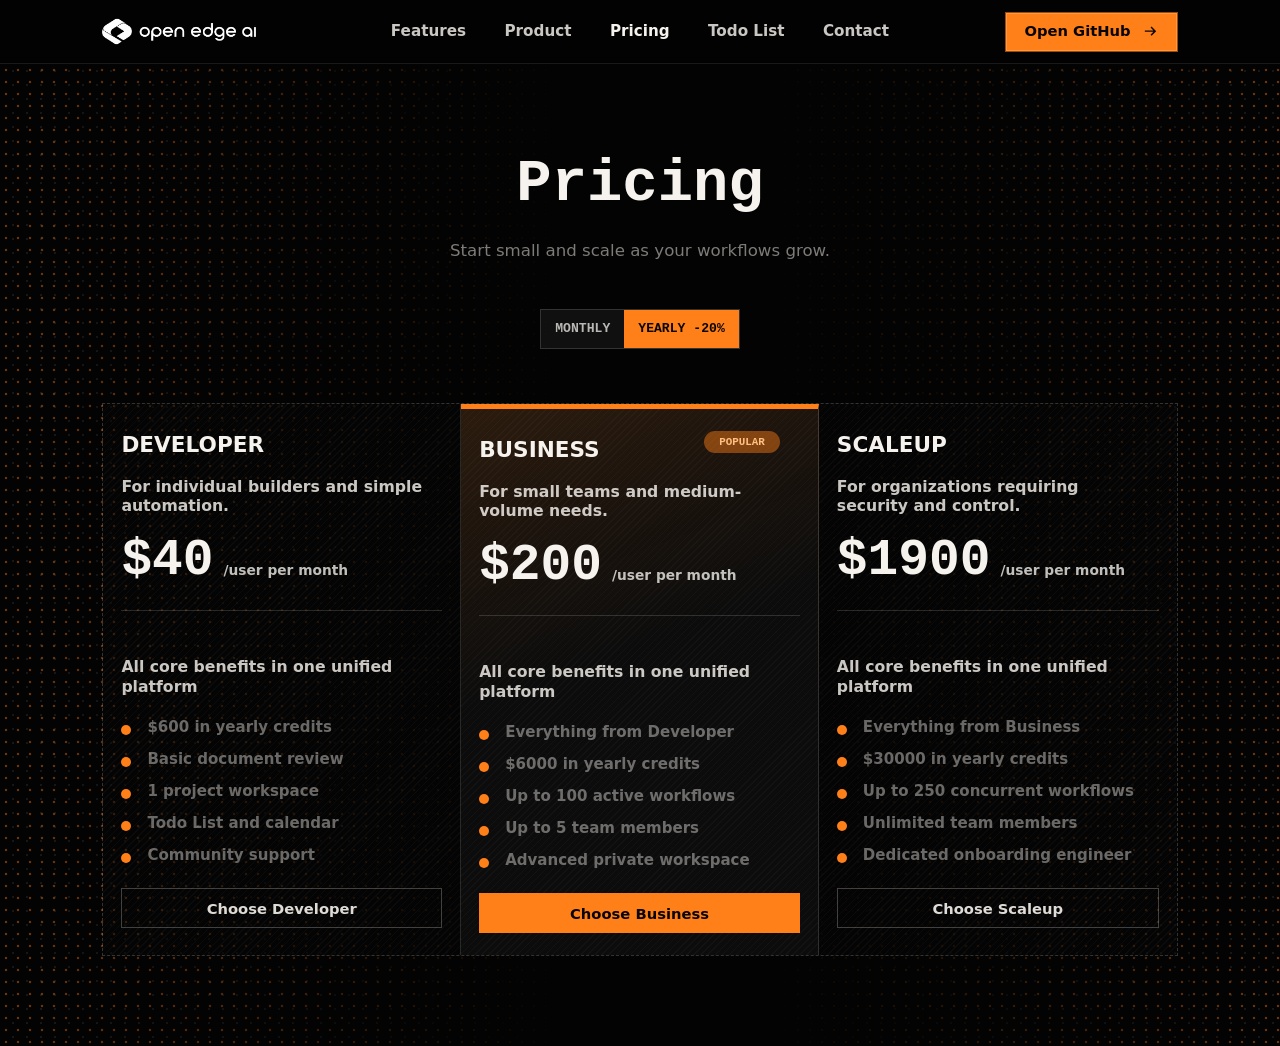
==== pricing.html @ 5da4cc97 "Rebuild GitHub Pages product site" ====
<!DOCTYPE html>
<html lang="ko">
  <head>
    <meta charset="utf-8" />
    <meta name="viewport" content="width=device-width, initial-scale=1" />
    <meta
      name="description"
      content="Open Edge AI pricing plans for individual builders, business teams, and scaleup organizations."
    />
    <meta name="theme-color" content="#030303" />
    <meta property="og:title" content="Open Edge AI Pricing" />
    <meta
      property="og:description"
      content="Start small and scale Open Edge AI workflows as your team grows."
    />
    <meta property="og:type" content="website" />
    <meta property="og:image" content="./assets/open-edge-ai-logo.png" />
    <title>Open Edge AI - Pricing</title>
    <link
      rel="icon"
      type="image/png"
      href="./assets/open-edge-ai-icon-white.png"
    />
    <link rel="apple-touch-icon" href="./assets/open-edge-ai-icon-white.png" />
    <link rel="stylesheet" href="./styles.css" />
    <script src="./pets.js" defer></script>
  </head>
  <body class="pricing-page">
    <header class="site-header">
      <a class="brand" href="./index.html" aria-label="Open Edge AI home">
        <img
          class="brand-logo"
          src="./assets/open-edge-ai-brand-white.png"
          alt="Open Edge AI"
        />
      </a>
      <nav class="site-nav" aria-label="Primary navigation">
        <a href="./index.html#features">Features</a>
        <a href="./index.html#product">Product</a>
        <a class="active" href="./pricing.html">Pricing</a>
        <a href="./todo.html">Todo List</a>
        <a href="./index.html#contact">Contact</a>
      </nav>
      <a
        class="header-action"
        href="https://github.com/open-edge-ai-app/core-app"
      >
        Open GitHub
        <svg aria-hidden="true" viewBox="0 0 24 24">
          <path d="M13.5 5 20 11.5 13.5 18l-1.42-1.42 4.08-4.08H4v-2h12.16L12.08 6.42 13.5 5Z" />
        </svg>
      </a>
    </header>

    <main>
      <section class="pricing-hero" aria-label="Pricing">
        <div class="hero-grid" aria-hidden="true"></div>
        <div class="pricing-intro">
          <h1>Pricing</h1>
          <p>Start small and scale as your workflows grow.</p>
          <div class="billing-toggle" aria-label="Billing cycle">
            <span>MONTHLY</span>
            <strong>YEARLY -20%</strong>
          </div>
        </div>

        <div class="pricing-grid">
          <article class="price-card">
            <h2>DEVELOPER</h2>
            <p>For individual builders and simple automation.</p>
            <div class="price">
              <span>$40</span>
              <small>/user per month</small>
            </div>
            <hr />
            <p>All core benefits in one unified platform</p>
            <ul>
              <li>$600 in yearly credits</li>
              <li>Basic document review</li>
              <li>1 project workspace</li>
              <li>Todo List and calendar</li>
              <li>Community support</li>
            </ul>
            <a class="price-button" href="https://github.com/open-edge-ai-app/core-app">
              Choose Developer
            </a>
          </article>

          <article class="price-card popular">
            <div class="popular-label">POPULAR</div>
            <h2>BUSINESS</h2>
            <p>For small teams and medium-volume needs.</p>
            <div class="price">
              <span>$200</span>
              <small>/user per month</small>
            </div>
            <hr />
            <p>All core benefits in one unified platform</p>
            <ul>
              <li>Everything from Developer</li>
              <li>$6000 in yearly credits</li>
              <li>Up to 100 active workflows</li>
              <li>Up to 5 team members</li>
              <li>Advanced private workspace</li>
            </ul>
            <a class="price-button filled" href="https://github.com/open-edge-ai-app/core-app">
              Choose Business
            </a>
          </article>

          <article class="price-card">
            <h2>SCALEUP</h2>
            <p>For organizations requiring security and control.</p>
            <div class="price">
              <span>$1900</span>
              <small>/user per month</small>
            </div>
            <hr />
            <p>All core benefits in one unified platform</p>
            <ul>
              <li>Everything from Business</li>
              <li>$30000 in yearly credits</li>
              <li>Up to 250 concurrent workflows</li>
              <li>Unlimited team members</li>
              <li>Dedicated onboarding engineer</li>
            </ul>
            <a class="price-button" href="https://github.com/open-edge-ai-app/core-app">
              Choose Scaleup
            </a>
          </article>
        </div>
      </section>
    </main>
  </body>
</html>
---- styles.css ----
:root {
  --bg: #030303;
  --bg-soft: #080808;
  --panel: #0b0b0b;
  --panel-strong: #111111;
  --panel-warm: #15100b;
  --text: #f6f3ee;
  --muted: rgba(246, 243, 238, 0.62);
  --faint: rgba(246, 243, 238, 0.36);
  --line: rgba(246, 243, 238, 0.15);
  --line-strong: rgba(246, 243, 238, 0.25);
  --orange: #ff7f18;
  --orange-strong: #ff8a20;
  --orange-dim: rgba(255, 127, 24, 0.16);
  --green: #73a96b;
  --blue: #5d8bff;
  --mono: "SFMono-Regular", "SF Mono", Consolas, "Liberation Mono", Menlo,
    monospace;
  --sans: Inter, ui-sans-serif, system-ui, -apple-system, BlinkMacSystemFont,
    "Segoe UI", "Apple SD Gothic Neo", "Noto Sans KR", sans-serif;
  color-scheme: dark;
  font-family: var(--sans);
}

* {
  box-sizing: border-box;
}

html {
  scroll-behavior: smooth;
  background: var(--bg);
}

[id] {
  scroll-margin-top: 92px;
}

body {
  min-width: 320px;
  margin: 0;
  padding: 0;
  overflow-x: hidden;
  background: var(--bg);
  color: var(--text);
}

a {
  color: inherit;
  text-decoration: none;
}

img,
svg {
  display: block;
}

svg {
  fill: currentColor;
}

main {
  width: 100%;
  margin: 0;
  padding: 0;
}

.site-header {
  position: sticky;
  top: 0;
  z-index: 100;
  display: grid;
  grid-template-columns: minmax(150px, 1fr) auto minmax(150px, 1fr);
  align-items: center;
  width: 100%;
  min-height: 64px;
  margin: 0;
  padding: 0 clamp(18px, 8vw, 118px);
  border-bottom: 1px solid rgba(255, 255, 255, 0.09);
  background: rgba(3, 3, 3, 0.9);
  backdrop-filter: blur(18px);
}

.brand {
  display: inline-flex;
  align-items: center;
  width: fit-content;
}

.brand-logo {
  width: clamp(138px, 12vw, 184px);
  height: auto;
  object-fit: contain;
}

.site-nav {
  display: inline-flex;
  align-items: center;
  justify-content: center;
  gap: clamp(22px, 3vw, 42px);
  min-width: 0;
  color: rgba(246, 243, 238, 0.82);
  font-size: 0.95rem;
  font-weight: 650;
}

.site-nav a {
  padding: 23px 0;
  line-height: 1;
  white-space: nowrap;
  transition: color 160ms ease;
}

.site-nav a:hover,
.site-nav a:focus-visible,
.site-nav a.active {
  color: var(--text);
  outline: none;
}

.header-action {
  display: inline-flex;
  justify-self: end;
  align-items: center;
  justify-content: center;
  gap: 11px;
  min-height: 40px;
  padding: 0 18px;
  border: 1px solid rgba(0, 0, 0, 0.4);
  background: var(--orange);
  color: #080604;
  font-size: 0.92rem;
  font-weight: 800;
  line-height: 1;
  box-shadow: inset 0 0 0 1px rgba(255, 255, 255, 0.18);
  transition: background 160ms ease, transform 160ms ease;
}

.header-action:hover,
.header-action:focus-visible {
  background: #ffa04a;
  outline: none;
  transform: translateY(-1px);
}

.header-action svg {
  width: 17px;
  height: 17px;
}

.hero-section,
.pricing-hero,
.todo-hero {
  position: relative;
  width: 100%;
  min-height: calc(100vh - 64px);
  margin: 0;
  padding: clamp(82px, 9vw, 130px) clamp(20px, 8vw, 120px)
    clamp(58px, 7vw, 100px);
  overflow: hidden;
  background: var(--bg);
}

.hero-grid {
  position: absolute;
  inset: 0;
  opacity: 0.68;
  pointer-events: none;
  background-image: radial-gradient(
      circle,
      rgba(255, 127, 24, 0.62) 0 1.4px,
      transparent 1.6px
    ),
    radial-gradient(
      circle,
      rgba(246, 243, 238, 0.13) 0 1px,
      transparent 1.2px
    );
  background-position: left top, right 140px;
  background-size: 12px 12px, 14px 14px;
  mask-image: linear-gradient(
      90deg,
      #000 0%,
      rgba(0, 0, 0, 0.7) 17%,
      transparent 44%
    ),
    linear-gradient(
      270deg,
      #000 0%,
      rgba(0, 0, 0, 0.52) 18%,
      transparent 40%
    );
  mask-composite: add;
}

.hero-glow {
  position: absolute;
  inset: 0;
  pointer-events: none;
  background: linear-gradient(
      115deg,
      rgba(255, 127, 24, 0.36) 0%,
      rgba(255, 127, 24, 0.18) 18%,
      transparent 52%
    ),
    linear-gradient(180deg, transparent 0%, rgba(0, 0, 0, 0.86) 72%);
  filter: blur(6px);
  opacity: 0.86;
}

.hero-content,
.pricing-intro,
.todo-copy {
  position: relative;
  z-index: 3;
  display: grid;
  justify-items: center;
  width: min(100%, 850px);
  margin: 0 auto;
  text-align: center;
}

.beta-pill {
  display: inline-flex;
  align-items: center;
  gap: 10px;
  min-height: 24px;
  margin: 0 0 24px;
  padding: 0 14px;
  border: 1px solid var(--line);
  border-radius: 999px;
  background: rgba(255, 255, 255, 0.05);
  color: rgba(246, 243, 238, 0.78);
  font-family: var(--mono);
  font-size: 0.74rem;
  line-height: 1;
}

.beta-pill span {
  width: 7px;
  height: 7px;
  border-radius: 50%;
  background: var(--orange);
  box-shadow: 0 0 18px rgba(255, 127, 24, 0.72);
}

.hero-content h1,
.pricing-intro h1,
.todo-copy h1 {
  margin: 0;
  color: var(--text);
  font-family: var(--mono);
  font-size: clamp(3.2rem, 5vw, 5.6rem);
  font-weight: 560;
  letter-spacing: 0;
  line-height: 1.05;
}

.hero-content h1::first-line,
.todo-copy h1::first-line {
  color: var(--text);
}

.hero-content h1,
.todo-copy h1 {
  text-shadow: 0 1px 0 rgba(255, 255, 255, 0.08);
}

.hero-content p:not(.beta-pill),
.pricing-intro p,
.todo-copy p:not(.beta-pill) {
  width: min(100%, 720px);
  margin: 22px 0 0;
  color: rgba(246, 243, 238, 0.84);
  font-size: clamp(1rem, 1.3vw, 1.18rem);
  font-weight: 520;
  line-height: 1.65;
}

.hero-actions,
.cta-actions {
  display: flex;
  flex-wrap: wrap;
  gap: 14px;
  align-items: center;
  justify-content: center;
  margin-top: 38px;
}

.button {
  display: inline-flex;
  align-items: center;
  justify-content: center;
  gap: 10px;
  min-height: 48px;
  padding: 0 22px;
  border: 1px solid var(--line-strong);
  font-size: 0.96rem;
  font-weight: 800;
  line-height: 1;
  transition: background 160ms ease, border-color 160ms ease, color 160ms ease,
    transform 160ms ease;
}

.button:hover,
.button:focus-visible {
  outline: none;
  transform: translateY(-1px);
}

.button svg {
  width: 17px;
  height: 17px;
}

.button-primary {
  border-color: rgba(255, 127, 24, 0.78);
  background: var(--orange);
  color: #080604;
  box-shadow: inset 0 0 0 1px rgba(255, 255, 255, 0.18),
    0 14px 34px rgba(255, 127, 24, 0.18);
}

.button-primary:hover,
.button-primary:focus-visible {
  background: #ffa04a;
}

.button-secondary {
  background: rgba(255, 255, 255, 0.02);
  color: var(--text);
}

.button-secondary:hover,
.button-secondary:focus-visible {
  border-color: rgba(255, 127, 24, 0.55);
  color: #ffb15f;
}

.trust-rail {
  position: relative;
  z-index: 4;
  display: grid;
  grid-template-columns: 1.3fr repeat(6, minmax(0, 1fr));
  width: min(100%, 1080px);
  margin: clamp(42px, 6vw, 70px) auto 48px;
  border: 1px solid var(--line);
  background: rgba(255, 255, 255, 0.03);
}

.trust-rail span,
.trust-rail strong {
  display: grid;
  place-items: center;
  min-height: 44px;
  padding: 0 16px;
  border-right: 1px solid var(--line);
  color: rgba(246, 243, 238, 0.45);
  font-size: 0.78rem;
  font-weight: 700;
  text-align: center;
  white-space: nowrap;
}

.trust-rail strong {
  color: rgba(246, 243, 238, 0.62);
}

.trust-rail > :last-child {
  border-right: 0;
}

.product-preview {
  position: relative;
  z-index: 3;
  width: min(100%, 1230px);
  margin: 0 auto;
}

.preview-window {
  overflow: hidden;
  border: 1px solid rgba(255, 255, 255, 0.13);
  background: #070707;
  box-shadow: 0 60px 130px rgba(0, 0, 0, 0.64),
    0 -40px 100px rgba(255, 127, 24, 0.12);
}

.window-topbar {
  display: flex;
  align-items: center;
  gap: 8px;
  min-height: 38px;
  padding: 0 17px;
  border-bottom: 1px solid rgba(255, 255, 255, 0.08);
  background: #171b20;
  color: rgba(246, 243, 238, 0.36);
  font-family: var(--mono);
  font-size: 0.74rem;
}

.window-topbar span {
  width: 9px;
  height: 9px;
  border-radius: 50%;
  background: rgba(246, 243, 238, 0.2);
}

.window-topbar p {
  margin: 0 0 0 14px;
}

.window-body {
  position: relative;
  display: grid;
  grid-template-columns: 220px minmax(0, 1fr) 360px;
  min-height: 430px;
  overflow: hidden;
  background: linear-gradient(180deg, rgba(255, 127, 24, 0.08), transparent 45%),
    #0a0c0f;
}

.agent-sidebar {
  display: grid;
  align-content: start;
  gap: 10px;
  padding: 28px 18px;
  border-right: 1px solid rgba(255, 255, 255, 0.08);
  background: rgba(255, 255, 255, 0.03);
  font-family: var(--mono);
  font-size: 0.78rem;
}

.agent-sidebar p {
  margin: 18px 0 4px;
  color: rgba(246, 243, 238, 0.44);
  font-weight: 800;
}

.agent-sidebar p:first-child {
  margin-top: 0;
}

.agent-sidebar span {
  display: flex;
  align-items: center;
  min-height: 28px;
  padding: 0 10px;
  border-radius: 4px;
  color: rgba(246, 243, 238, 0.72);
}

.agent-sidebar span::before {
  width: 6px;
  height: 6px;
  margin-right: 8px;
  border-radius: 50%;
  background: rgba(246, 243, 238, 0.26);
  content: "";
}

.agent-sidebar .agent-online {
  background: rgba(115, 169, 107, 0.12);
  color: var(--text);
}

.agent-sidebar .agent-online::before {
  background: #6de986;
}

.agent-sidebar .agent-blue::before {
  background: var(--blue);
}

.agent-sidebar .agent-orange::before {
  background: var(--orange);
}

.code-panel {
  padding: 38px 28px;
  overflow: hidden;
  font-family: var(--mono);
}

.code-panel ol {
  margin: 0;
  padding: 0 0 0 42px;
  color: rgba(246, 243, 238, 0.28);
  font-size: clamp(0.72rem, 1vw, 0.92rem);
  line-height: 1.86;
}

.code-panel code {
  color: rgba(246, 243, 238, 0.78);
}

.code-panel li:nth-child(1) code,
.code-panel li:nth-child(4) code {
  color: #c88cff;
}

.code-panel li:nth-child(5) code,
.code-panel li:nth-child(6) code,
.code-panel li:nth-child(7) code {
  color: #ffb15f;
}

.screen-stack {
  position: relative;
  min-height: 430px;
  overflow: hidden;
}

.phone-frame {
  width: min(100%, 260px);
  margin: 0;
  overflow: hidden;
  border-radius: 34px;
  box-shadow: 0 34px 80px rgba(0, 0, 0, 0.46);
}

.phone-frame img {
  width: 100%;
  height: auto;
}

.dark-phone {
  border: 1px solid rgba(255, 255, 255, 0.15);
  background: #000;
}

.light-phone {
  border: 1px solid rgba(0, 0, 0, 0.12);
  background: #fff;
}

.screen-stack .phone-frame {
  position: absolute;
  top: 46px;
  right: 138px;
  width: 196px;
  transform: rotate(-3deg);
}

.screen-stack .phone-frame + .phone-frame {
  top: 92px;
  right: 36px;
  width: 220px;
  transform: rotate(3deg);
}

.feature-section,
.workflow-section,
.todo-detail-section {
  width: 100%;
  margin: 0;
  padding: clamp(76px, 8vw, 118px) clamp(20px, 8vw, 120px);
  border-top: 1px solid rgba(255, 255, 255, 0.08);
  background: var(--bg);
}

.section-heading {
  width: min(100%, 1180px);
  margin: 0 auto 38px;
}

.section-heading p,
.cta-section p {
  margin: 0 0 18px;
  color: var(--orange);
  font-family: var(--mono);
  font-size: 0.8rem;
  font-weight: 800;
}

.section-heading h2,
.cta-section h2 {
  max-width: 820px;
  margin: 0;
  color: var(--text);
  font-size: clamp(2.2rem, 4.3vw, 5.2rem);
  font-weight: 720;
  letter-spacing: 0;
  line-height: 1.04;
}

.feature-grid {
  display: grid;
  grid-template-columns: minmax(0, 1.1fr) minmax(0, 1fr);
  gap: 18px;
  width: min(100%, 1180px);
  margin: 0 auto;
}

.feature-card {
  position: relative;
  min-height: 258px;
  padding: 34px;
  overflow: hidden;
  border: 1px solid var(--line);
  background: linear-gradient(
      145deg,
      rgba(255, 127, 24, 0.08),
      transparent 42%
    ),
    var(--panel);
}

.feature-card::before,
.price-card::before {
  position: absolute;
  inset: 0;
  opacity: 0.18;
  pointer-events: none;
  background-image: repeating-linear-gradient(
    135deg,
    rgba(255, 255, 255, 0.15) 0 1px,
    transparent 1px 5px
  );
  content: "";
}

.feature-large {
  grid-row: span 3;
  display: grid;
  align-content: space-between;
  min-height: 720px;
}

.feature-card span {
  position: relative;
  display: inline-block;
  margin-bottom: 28px;
  color: rgba(246, 243, 238, 0.38);
  font-family: var(--mono);
  font-size: 0.82rem;
  font-weight: 900;
}

.feature-card h3,
.workflow-card h3 {
  position: relative;
  margin: 0;
  color: var(--text);
  font-size: clamp(1.5rem, 2.2vw, 2.15rem);
  font-weight: 780;
  line-height: 1.12;
}

.feature-card p,
.workflow-card p {
  position: relative;
  margin: 18px 0 0;
  color: var(--muted);
  font-size: 1rem;
  line-height: 1.65;
}

.feature-screenshot {
  position: relative;
  width: min(100%, 340px);
  margin: 48px auto 0;
  overflow: hidden;
  border-radius: 34px;
  background: #fff;
  box-shadow: 0 30px 80px rgba(0, 0, 0, 0.42);
}

.feature-screenshot img {
  width: 100%;
}

.pet-dock {
  position: relative;
  display: flex;
  flex-wrap: wrap;
  gap: 10px;
  align-items: center;
  justify-content: center;
  margin-top: 24px;
}

.pet-dock.compact {
  justify-content: start;
}

.pet-dock span {
  display: inline-flex;
  align-items: center;
  gap: 9px;
  min-height: 38px;
  padding: 0 12px;
  border: 1px solid var(--line);
  background: rgba(255, 255, 255, 0.05);
  color: rgba(246, 243, 238, 0.72);
  font-family: var(--mono);
  font-size: 0.76rem;
  font-weight: 800;
}

.pet-token {
  display: inline-grid;
  place-items: center;
  width: 24px;
  height: 24px;
  font-style: normal;
}

.pet-token svg {
  width: 22px;
  height: 22px;
  image-rendering: pixelated;
}

.workflow-section {
  background: #050505;
}

.workflow-grid {
  display: grid;
  grid-template-columns: repeat(3, minmax(0, 1fr));
  gap: 18px;
  width: min(100%, 1180px);
  margin: 0 auto;
}

.workflow-card {
  display: grid;
  gap: 28px;
  align-content: start;
  min-height: 100%;
  padding: 28px;
  border: 1px solid var(--line);
  background: var(--panel-strong);
}

.workflow-card .phone-frame {
  justify-self: center;
  width: min(100%, 246px);
}

.cta-section {
  display: flex;
  align-items: end;
  justify-content: space-between;
  gap: 28px;
  width: 100%;
  margin: 0;
  padding: clamp(76px, 8vw, 112px) clamp(20px, 8vw, 120px);
  border-top: 1px solid rgba(255, 255, 255, 0.08);
  background: linear-gradient(90deg, rgba(255, 127, 24, 0.14), transparent 45%),
    var(--bg);
}

.cta-section > div:first-child {
  width: min(100%, 760px);
}

.cta-actions {
  flex: 0 0 auto;
  margin-top: 0;
}

.pricing-hero {
  padding-top: clamp(74px, 7vw, 92px);
}

.pricing-intro h1 {
  font-size: clamp(2.9rem, 4.6vw, 4.7rem);
}

.pricing-intro p {
  color: rgba(246, 243, 238, 0.5);
}

.billing-toggle {
  display: inline-flex;
  align-items: center;
  margin-top: 44px;
  border: 1px solid var(--line);
  background: rgba(255, 255, 255, 0.05);
  font-family: var(--mono);
  font-size: 0.82rem;
  font-weight: 800;
}

.billing-toggle span,
.billing-toggle strong {
  display: grid;
  place-items: center;
  min-height: 38px;
  padding: 0 14px;
}

.billing-toggle span {
  color: rgba(246, 243, 238, 0.74);
}

.billing-toggle strong {
  background: var(--orange);
  color: #080604;
}

.pricing-grid {
  position: relative;
  z-index: 3;
  display: grid;
  grid-template-columns: repeat(3, minmax(0, 1fr));
  width: min(100%, 1080px);
  margin: clamp(40px, 4.8vw, 54px) auto 0;
  border: 1px dashed rgba(246, 243, 238, 0.18);
  background: rgba(255, 255, 255, 0.02);
}

.price-card {
  position: relative;
  display: grid;
  align-content: start;
  min-height: 520px;
  padding: 28px 18px 22px;
  border-right: 1px solid var(--line);
  background: rgba(0, 0, 0, 0.45);
}

.price-card:last-child {
  border-right: 0;
}

.price-card.popular {
  border-top: 5px solid var(--orange);
  background: linear-gradient(
      160deg,
      rgba(255, 127, 24, 0.13),
      rgba(0, 0, 0, 0) 45%
    ),
    rgba(13, 13, 13, 0.94);
}

.popular-label {
  position: absolute;
  top: 22px;
  right: 38px;
  min-height: 22px;
  padding: 0 15px;
  border-radius: 999px;
  background: rgba(255, 127, 24, 0.45);
  color: #ffc081;
  font-family: var(--mono);
  font-size: 0.68rem;
  font-weight: 900;
  line-height: 22px;
}

.price-card h2 {
  position: relative;
  margin: 0;
  color: var(--text);
  font-size: 1.35rem;
  font-weight: 850;
}

.price-card > p {
  position: relative;
  min-height: 0;
  margin: 20px 10px 0 0;
  color: rgba(246, 243, 238, 0.82);
  font-size: 0.98rem;
  font-weight: 590;
  line-height: 1.25;
}

.price-card > h2 + p {
  min-height: 42px;
}

.price {
  position: relative;
  display: flex;
  align-items: end;
  gap: 10px;
  margin-top: 16px;
}

.price span {
  color: var(--text);
  font-family: var(--mono);
  font-size: clamp(2.25rem, 4vw, 3.3rem);
  font-weight: 650;
  line-height: 1;
}

.price small {
  margin-bottom: 8px;
  color: rgba(246, 243, 238, 0.78);
  font-size: 0.86rem;
  font-weight: 700;
}

.price-card hr {
  position: relative;
  width: 100%;
  height: 1px;
  margin: 24px 0 26px;
  border: 0;
  background: var(--line);
}

.price-card ul {
  position: relative;
  display: grid;
  gap: 14px;
  min-height: 128px;
  margin: 22px 0 24px;
  padding: 0;
  color: rgba(246, 243, 238, 0.42);
  font-size: 0.94rem;
  font-weight: 650;
  list-style: none;
}

.price-card li {
  position: relative;
  padding-left: 26px;
}

.price-card li::before {
  position: absolute;
  left: 0;
  top: 0.45em;
  width: 10px;
  height: 10px;
  border-radius: 50%;
  background: var(--orange);
  content: "";
}

.price-button {
  position: relative;
  display: grid;
  place-items: center;
  min-height: 40px;
  margin-top: auto;
  border: 1px solid var(--line-strong);
  color: rgba(246, 243, 238, 0.9);
  font-size: 0.92rem;
  font-weight: 850;
  transition: background 160ms ease, color 160ms ease, border-color 160ms ease;
}

.price-button:hover,
.price-button:focus-visible {
  border-color: var(--orange);
  color: #ffb15f;
  outline: none;
}

.price-button.filled {
  border-color: var(--orange);
  background: var(--orange);
  color: #080604;
}

.price-button.filled:hover,
.price-button.filled:focus-visible {
  background: #ffa04a;
  color: #080604;
}

.todo-hero {
  display: grid;
  grid-template-columns: minmax(0, 0.9fr) minmax(360px, 1fr);
  gap: clamp(30px, 5vw, 76px);
  align-items: center;
}

.todo-copy {
  justify-items: start;
  text-align: left;
}

.todo-copy p:not(.beta-pill) {
  margin-left: 0;
}

.todo-hero-stack {
  position: relative;
  z-index: 3;
  display: grid;
  grid-template-columns: repeat(2, minmax(0, 260px));
  gap: 20px;
  align-items: start;
  justify-content: center;
}

.todo-hero-stack .phone-frame {
  width: 100%;
}

.todo-hero-stack .phone-frame:nth-child(2) {
  margin-top: 70px;
}

.todo-detail-section {
  background: #050505;
}

@media (max-width: 1180px) {
  .site-header {
    grid-template-columns: 1fr auto;
    row-gap: 0;
    padding-right: 24px;
    padding-left: 24px;
  }

  .site-nav {
    order: 3;
    grid-column: 1 / -1;
    justify-content: start;
    gap: 26px;
    overflow-x: auto;
    border-top: 1px solid rgba(255, 255, 255, 0.08);
  }

  .site-nav a {
    padding: 15px 0;
  }

  .window-body {
    grid-template-columns: 190px minmax(0, 1fr);
  }

  .screen-stack {
    display: none;
  }

  .trust-rail {
    grid-template-columns: repeat(3, minmax(0, 1fr));
  }

  .trust-rail span,
  .trust-rail strong {
    border-bottom: 1px solid var(--line);
  }

  .trust-rail > :nth-child(3n) {
    border-right: 0;
  }

  .feature-grid,
  .workflow-grid,
  .pricing-grid,
  .todo-hero {
    grid-template-columns: 1fr;
  }

  .feature-large {
    grid-row: auto;
    min-height: 0;
  }

  .price-card,
  .price-card:last-child {
    border-right: 0;
    border-bottom: 1px solid var(--line);
  }

  .price-card:last-child {
    border-bottom: 0;
  }

  .cta-section {
    display: grid;
  }

  .cta-actions {
    justify-content: start;
  }
}

@media (max-width: 760px) {
  [id] {
    scroll-margin-top: 116px;
  }

  .site-header {
    display: flex;
    flex-wrap: wrap;
    gap: 10px;
    min-height: 0;
    padding: 12px 14px 0;
  }

  .brand-logo {
    width: 144px;
  }

  .header-action {
    min-height: 38px;
    padding: 0 13px;
    font-size: 0.8rem;
  }

  .header-action svg {
    width: 15px;
    height: 15px;
  }

  .site-nav {
    width: calc(100% + 28px);
    margin-right: -14px;
    margin-left: -14px;
    padding: 0 14px;
    gap: 22px;
    font-size: 0.84rem;
  }

  .hero-section,
  .pricing-hero,
  .todo-hero,
  .feature-section,
  .workflow-section,
  .todo-detail-section,
  .cta-section {
    padding-right: 18px;
    padding-left: 18px;
  }

  .hero-section,
  .pricing-hero,
  .todo-hero {
    min-height: 0;
    padding-top: 66px;
  }

  .hero-content h1,
  .todo-copy h1 {
    font-size: clamp(2.55rem, 12vw, 3.8rem);
  }

  .pricing-intro h1 {
    font-size: clamp(2.7rem, 13vw, 3.7rem);
  }

  .hero-content p:not(.beta-pill),
  .pricing-intro p,
  .todo-copy p:not(.beta-pill) {
    font-size: 0.98rem;
  }

  .hero-actions,
  .cta-actions {
    width: 100%;
  }

  .button,
  .price-button {
    width: 100%;
  }

  .trust-rail {
    grid-template-columns: 1fr;
    margin-top: 56px;
  }

  .trust-rail span,
  .trust-rail strong {
    border-right: 0;
  }

  .window-body {
    grid-template-columns: 1fr;
  }

  .agent-sidebar {
    display: none;
  }

  .code-panel {
    padding: 26px 14px;
  }

  .code-panel ol {
    padding-left: 34px;
    font-size: 0.68rem;
  }

  .section-heading h2,
  .cta-section h2 {
    font-size: clamp(2rem, 10vw, 3.15rem);
  }

  .feature-card,
  .workflow-card,
  .price-card {
    padding: 24px;
  }

  .feature-screenshot {
    width: min(100%, 280px);
  }

  .pricing-grid {
    border-right: 1px dashed rgba(246, 243, 238, 0.18);
    border-left: 1px dashed rgba(246, 243, 238, 0.18);
  }

  .price-card {
    min-height: 0;
  }

  .popular-label {
    position: static;
    width: fit-content;
    margin-bottom: 18px;
  }

  .todo-copy {
    justify-items: center;
    text-align: center;
  }

  .todo-copy p:not(.beta-pill) {
    margin-right: auto;
    margin-left: auto;
  }

  .pet-dock.compact {
    justify-content: center;
  }

  .todo-hero-stack {
    grid-template-columns: 1fr;
    justify-items: center;
  }

  .todo-hero-stack .phone-frame {
    width: min(100%, 280px);
  }

  .todo-hero-stack .phone-frame:nth-child(2) {
    margin-top: 0;
  }
}
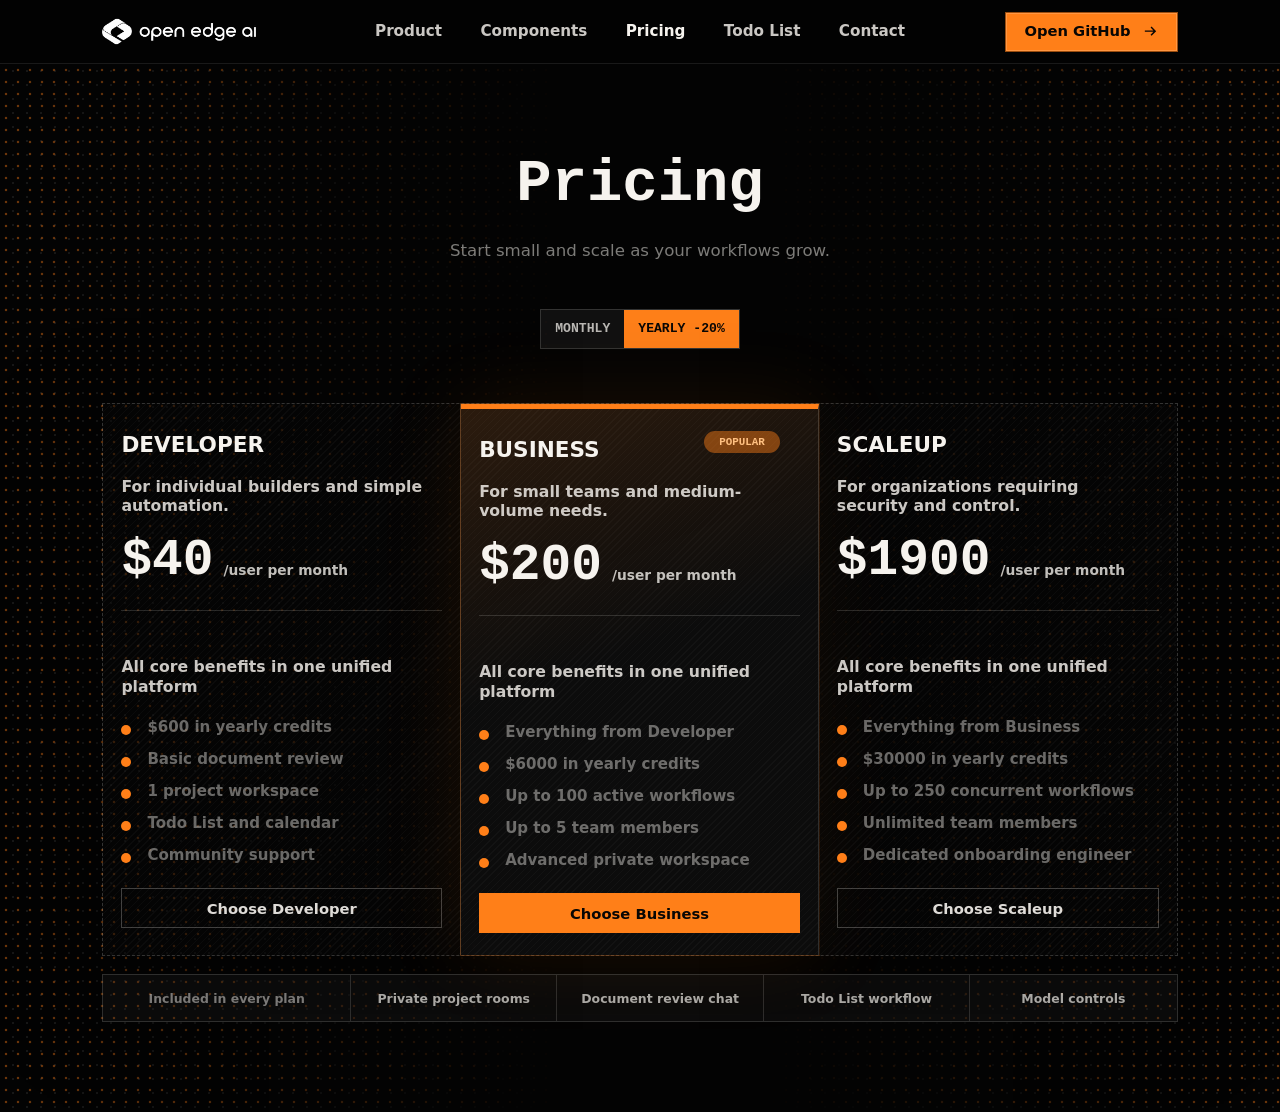
==== commit 4dc7cb5f: "Polish GitHub Pages product design" ====
--- a/pricing.html
+++ b/pricing.html
@@ -35,8 +35,8 @@
         />
       </a>
       <nav class="site-nav" aria-label="Primary navigation">
-        <a href="./index.html#features">Features</a>
         <a href="./index.html#product">Product</a>
+        <a href="./index.html#components">Components</a>
         <a class="active" href="./pricing.html">Pricing</a>
         <a href="./todo.html">Todo List</a>
         <a href="./index.html#contact">Contact</a>
@@ -129,6 +129,13 @@
             </a>
           </article>
         </div>
+        <div class="pricing-inclusions" aria-label="Included in every plan">
+          <span>Included in every plan</span>
+          <strong>Private project rooms</strong>
+          <strong>Document review chat</strong>
+          <strong>Todo List workflow</strong>
+          <strong>Model controls</strong>
+        </div>
       </section>
     </main>
   </body>
--- a/styles.css
+++ b/styles.css
@@ -265,6 +265,15 @@
   text-shadow: 0 1px 0 rgba(255, 255, 255, 0.08);
 }
 
+.hero-content h1 span {
+  display: block;
+}
+
+.hero-content h1 em {
+  color: rgba(246, 243, 238, 0.58);
+  font-style: normal;
+}
+
 .hero-content p:not(.beta-pill),
 .pricing-intro p,
 .todo-copy p:not(.beta-pill) {
@@ -377,11 +386,35 @@
 }
 
 .preview-window {
+  position: relative;
   overflow: hidden;
   border: 1px solid rgba(255, 255, 255, 0.13);
   background: #070707;
   box-shadow: 0 60px 130px rgba(0, 0, 0, 0.64),
     0 -40px 100px rgba(255, 127, 24, 0.12);
+}
+
+.preview-window::before {
+  position: absolute;
+  inset: 0;
+  z-index: 1;
+  pointer-events: none;
+  background: linear-gradient(
+      115deg,
+      rgba(255, 127, 24, 0.14),
+      transparent 32%
+    ),
+    radial-gradient(
+      circle at 82% 28%,
+      rgba(93, 139, 255, 0.16),
+      transparent 30%
+    );
+  content: "";
+}
+
+.preview-window > * {
+  position: relative;
+  z-index: 2;
 }
 
 .window-topbar {
@@ -547,7 +580,63 @@
   transform: rotate(3deg);
 }
 
+.workflow-rail {
+  position: relative;
+  z-index: 3;
+  display: grid;
+  grid-template-columns: repeat(4, minmax(0, 1fr));
+  width: min(100%, 1180px);
+  margin: 20px auto 0;
+  border: 1px solid var(--line);
+  background: rgba(255, 255, 255, 0.025);
+}
+
+.workflow-rail article {
+  position: relative;
+  min-height: 132px;
+  padding: 22px;
+  border-right: 1px solid var(--line);
+}
+
+.workflow-rail article:last-child {
+  border-right: 0;
+}
+
+.workflow-rail article::before {
+  position: absolute;
+  top: 0;
+  left: 22px;
+  width: 36px;
+  height: 3px;
+  background: var(--orange);
+  content: "";
+}
+
+.workflow-rail span {
+  display: block;
+  margin-bottom: 22px;
+  color: rgba(246, 243, 238, 0.34);
+  font-family: var(--mono);
+  font-size: 0.76rem;
+  font-weight: 900;
+}
+
+.workflow-rail strong {
+  display: block;
+  color: var(--text);
+  font-size: 1rem;
+  font-weight: 850;
+}
+
+.workflow-rail p {
+  margin: 10px 0 0;
+  color: rgba(246, 243, 238, 0.52);
+  font-size: 0.9rem;
+  line-height: 1.48;
+}
+
 .feature-section,
+.component-section,
 .workflow-section,
 .todo-detail-section {
   width: 100%;
@@ -555,6 +644,10 @@
   padding: clamp(76px, 8vw, 118px) clamp(20px, 8vw, 120px);
   border-top: 1px solid rgba(255, 255, 255, 0.08);
   background: var(--bg);
+}
+
+.component-section {
+  background: linear-gradient(180deg, #050505 0%, var(--bg) 100%);
 }
 
 .section-heading {
@@ -588,6 +681,404 @@
   gap: 18px;
   width: min(100%, 1180px);
   margin: 0 auto;
+}
+
+.component-showcase {
+  display: grid;
+  grid-template-columns: minmax(0, 0.95fr) minmax(0, 1.1fr) minmax(0, 1fr);
+  gap: 18px;
+  width: min(100%, 1180px);
+  margin: 0 auto;
+}
+
+.component-phone {
+  position: relative;
+  display: grid;
+  align-content: start;
+  min-height: 560px;
+  padding: 34px 28px 28px;
+  overflow: hidden;
+  border: 1px solid rgba(246, 243, 238, 0.2);
+  background: #f7f7f8;
+  color: #080808;
+  box-shadow: 0 34px 90px rgba(0, 0, 0, 0.48),
+    inset 0 1px 0 rgba(255, 255, 255, 0.14);
+}
+
+.component-phone::before {
+  position: absolute;
+  top: 14px;
+  left: 50%;
+  width: 92px;
+  height: 6px;
+  border-radius: 999px;
+  background: rgba(8, 8, 8, 0.14);
+  content: "";
+  transform: translateX(-50%);
+}
+
+.component-home-ui::before {
+  background: rgba(255, 255, 255, 0.18);
+}
+
+.component-home-ui {
+  background: linear-gradient(180deg, #050505 0%, #000 100%);
+  color: #f7f7f8;
+}
+
+.component-chat-ui,
+.component-todo-ui {
+  background: linear-gradient(180deg, #fff 0%, #f6f6f8 100%);
+  color: #080808;
+}
+
+.mini-brand {
+  display: flex;
+  align-items: center;
+  justify-content: space-between;
+  gap: 20px;
+  margin-bottom: 34px;
+}
+
+.mini-brand img {
+  width: 178px;
+  height: auto;
+}
+
+.mini-actions {
+  display: inline-flex;
+  gap: 14px;
+  align-items: center;
+  min-height: 52px;
+  padding: 0 18px;
+  border-radius: 999px;
+  background: #1e1e20;
+  color: #fff;
+  box-shadow: 0 16px 40px rgba(0, 0, 0, 0.34);
+}
+
+.mini-actions svg {
+  width: 25px;
+  height: 25px;
+}
+
+.mini-menu-row,
+.mini-project-row {
+  display: grid;
+  grid-template-columns: 36px minmax(0, 1fr);
+  gap: 14px;
+  align-items: center;
+  min-height: 58px;
+  font-size: 1.02rem;
+}
+
+.mini-menu-row strong,
+.mini-project-row strong {
+  overflow: hidden;
+  font-weight: 760;
+  text-overflow: ellipsis;
+  white-space: nowrap;
+}
+
+.mini-label {
+  margin: 28px 0 14px;
+  font-size: 1.15rem;
+  font-weight: 870;
+  text-decoration: underline;
+  text-underline-offset: 5px;
+}
+
+.mini-icon,
+.mini-bars,
+.mini-folder,
+.mini-doc,
+.mini-menu,
+.mini-gear {
+  position: relative;
+  display: inline-grid;
+  place-items: center;
+  width: 28px;
+  height: 28px;
+  color: currentColor;
+  font-size: 1.25rem;
+  font-weight: 900;
+}
+
+.mini-bars::before {
+  width: 23px;
+  height: 23px;
+  border-right: 4px solid currentColor;
+  border-left: 4px solid currentColor;
+  box-shadow: inset 5px 0 0 transparent, inset -5px 0 0 transparent;
+  content: "";
+}
+
+.mini-folder::before {
+  width: 26px;
+  height: 18px;
+  border: 3px solid currentColor;
+  border-radius: 3px;
+  content: "";
+}
+
+.mini-folder::after {
+  position: absolute;
+  top: 4px;
+  left: 3px;
+  width: 11px;
+  height: 5px;
+  border: 3px solid currentColor;
+  border-bottom: 0;
+  border-radius: 3px 3px 0 0;
+  background: inherit;
+  content: "";
+}
+
+.mini-doc::before {
+  width: 20px;
+  height: 25px;
+  border: 3px solid currentColor;
+  border-radius: 3px;
+  content: "";
+}
+
+.mini-doc::after {
+  position: absolute;
+  top: 8px;
+  width: 10px;
+  height: 3px;
+  background: currentColor;
+  box-shadow: 0 6px 0 currentColor;
+  content: "";
+}
+
+.mini-topbar {
+  display: grid;
+  grid-template-columns: 32px minmax(0, 1fr) auto;
+  gap: 16px;
+  align-items: center;
+  min-height: 52px;
+  margin: -6px -10px 26px;
+  padding-bottom: 18px;
+  border-bottom: 1px solid rgba(8, 8, 8, 0.12);
+}
+
+.mini-topbar strong {
+  overflow: hidden;
+  font-size: 1rem;
+  font-weight: 820;
+  text-overflow: ellipsis;
+  white-space: nowrap;
+}
+
+.mini-topbar em {
+  padding: 9px 14px;
+  border: 1px solid rgba(8, 8, 8, 0.12);
+  border-radius: 999px;
+  color: #080808;
+  font-style: normal;
+  font-weight: 860;
+}
+
+.mini-menu::before {
+  width: 24px;
+  height: 3px;
+  background: currentColor;
+  box-shadow: 0 8px 0 currentColor, 0 16px 0 currentColor;
+  content: "";
+}
+
+.mini-gear::before {
+  width: 22px;
+  height: 22px;
+  border: 4px solid currentColor;
+  border-radius: 50%;
+  content: "";
+}
+
+.mini-gear::after {
+  position: absolute;
+  width: 4px;
+  height: 30px;
+  background: currentColor;
+  box-shadow: 9px 0 0 currentColor, -9px 0 0 currentColor;
+  content: "";
+  transform: rotate(45deg) scaleY(0.78);
+}
+
+.file-chip {
+  justify-self: end;
+  display: inline-flex;
+  gap: 10px;
+  align-items: center;
+  min-height: 46px;
+  margin-bottom: 16px;
+  padding: 0 16px;
+  border-radius: 14px;
+  background: #e9e9eb;
+  font-weight: 760;
+}
+
+.file-chip .mini-doc {
+  width: 22px;
+  height: 22px;
+}
+
+.prompt-bubble {
+  margin: 0 0 28px;
+  padding: 22px;
+  border-radius: 22px;
+  background: #000;
+  color: #fff;
+  font-size: 1.18rem;
+  font-weight: 650;
+  line-height: 1.35;
+  box-shadow: 0 18px 42px rgba(0, 0, 0, 0.12);
+}
+
+.response-block {
+  padding-top: 22px;
+  border-top: 1px solid rgba(8, 8, 8, 0.14);
+}
+
+.response-block strong {
+  font-size: 1.24rem;
+  font-weight: 880;
+}
+
+.response-block p {
+  margin: 14px 0 22px;
+  color: rgba(8, 8, 8, 0.66);
+  line-height: 1.55;
+}
+
+.risk-table {
+  display: grid;
+  grid-template-columns: 1.1fr 0.8fr 0.8fr;
+  overflow: hidden;
+  border: 1px solid rgba(8, 8, 8, 0.12);
+  border-radius: 10px;
+  background: #f0f0f4;
+}
+
+.risk-table span {
+  min-height: 44px;
+  padding: 13px;
+  border-right: 1px solid rgba(8, 8, 8, 0.1);
+  font-weight: 820;
+}
+
+.risk-table span:last-child {
+  border-right: 0;
+}
+
+.component-todo-ui h3 {
+  margin: 12px 0 24px;
+  font-size: clamp(2rem, 3.7vw, 3.1rem);
+  line-height: 1;
+}
+
+.week-strip {
+  display: grid;
+  grid-template-columns: repeat(5, minmax(0, 1fr));
+  gap: 10px;
+  align-items: center;
+  margin-bottom: 22px;
+  text-align: center;
+}
+
+.week-strip span,
+.week-strip strong {
+  padding: 11px 0;
+  border-radius: 12px;
+  color: rgba(8, 8, 8, 0.46);
+  line-height: 1.35;
+}
+
+.week-strip strong {
+  background: #dedede;
+  color: #080808;
+}
+
+.segment-control {
+  display: grid;
+  grid-template-columns: 1fr 1fr;
+  min-height: 48px;
+  margin-bottom: 22px;
+  padding: 4px;
+  border-radius: 999px;
+  background: #ededee;
+  text-align: center;
+}
+
+.segment-control strong,
+.segment-control span {
+  display: grid;
+  place-items: center;
+  border-radius: 999px;
+  font-weight: 820;
+}
+
+.segment-control strong {
+  background: #fff;
+}
+
+.task-card {
+  display: grid;
+  grid-template-columns: 32px minmax(0, 1fr) 24px;
+  gap: 18px;
+  align-items: center;
+  min-height: 122px;
+  margin-bottom: 18px;
+  padding: 20px;
+  border: 1px solid rgba(8, 8, 8, 0.14);
+  border-radius: 22px;
+  background: #f2f2f6;
+}
+
+.task-card > span {
+  width: 28px;
+  height: 28px;
+  border: 3px solid rgba(8, 8, 8, 0.42);
+  border-radius: 50%;
+}
+
+.task-card strong {
+  display: block;
+  overflow: hidden;
+  font-size: 1.2rem;
+  text-overflow: ellipsis;
+  white-space: nowrap;
+}
+
+.task-card p {
+  margin: 11px 0 0;
+  color: #ff5f66;
+  font-weight: 820;
+}
+
+.task-card em {
+  color: rgba(8, 8, 8, 0.48);
+  font-style: normal;
+  font-size: 1.4rem;
+  font-weight: 900;
+}
+
+.calendar-chip {
+  display: grid;
+  align-content: space-between;
+  width: 46%;
+  min-height: 150px;
+  margin-left: auto;
+  padding: 18px;
+  border-radius: 14px;
+  background: #000;
+  color: #fff;
+}
+
+.calendar-chip strong,
+.calendar-chip span {
+  font-weight: 860;
 }
 
 .feature-card {
@@ -808,6 +1299,7 @@
   margin: clamp(40px, 4.8vw, 54px) auto 0;
   border: 1px dashed rgba(246, 243, 238, 0.18);
   background: rgba(255, 255, 255, 0.02);
+  box-shadow: 0 40px 110px rgba(0, 0, 0, 0.44);
 }
 
 .price-card {
@@ -832,6 +1324,8 @@
       rgba(0, 0, 0, 0) 45%
     ),
     rgba(13, 13, 13, 0.94);
+  box-shadow: 0 0 0 1px rgba(255, 127, 24, 0.24),
+    0 0 80px rgba(255, 127, 24, 0.1);
 }
 
 .popular-label {
@@ -964,6 +1458,38 @@
   color: #080604;
 }
 
+.pricing-inclusions {
+  position: relative;
+  z-index: 3;
+  display: grid;
+  grid-template-columns: 1.2fr repeat(4, minmax(0, 1fr));
+  width: min(100%, 1080px);
+  margin: 18px auto 0;
+  border: 1px solid var(--line);
+  background: rgba(255, 255, 255, 0.03);
+}
+
+.pricing-inclusions span,
+.pricing-inclusions strong {
+  display: grid;
+  place-items: center;
+  min-height: 46px;
+  padding: 0 14px;
+  border-right: 1px solid var(--line);
+  color: rgba(246, 243, 238, 0.48);
+  font-size: 0.78rem;
+  font-weight: 780;
+  text-align: center;
+}
+
+.pricing-inclusions strong {
+  color: rgba(246, 243, 238, 0.68);
+}
+
+.pricing-inclusions > :last-child {
+  border-right: 0;
+}
+
 .todo-hero {
   display: grid;
   grid-template-columns: minmax(0, 0.9fr) minmax(360px, 1fr);
@@ -1035,8 +1561,16 @@
     grid-template-columns: repeat(3, minmax(0, 1fr));
   }
 
+  .workflow-rail,
+  .pricing-inclusions {
+    grid-template-columns: repeat(2, minmax(0, 1fr));
+  }
+
   .trust-rail span,
-  .trust-rail strong {
+  .trust-rail strong,
+  .workflow-rail article,
+  .pricing-inclusions span,
+  .pricing-inclusions strong {
     border-bottom: 1px solid var(--line);
   }
 
@@ -1044,7 +1578,13 @@
     border-right: 0;
   }
 
+  .workflow-rail article:nth-child(2n),
+  .pricing-inclusions > :nth-child(2n) {
+    border-right: 0;
+  }
+
   .feature-grid,
+  .component-showcase,
   .workflow-grid,
   .pricing-grid,
   .todo-hero {
@@ -1104,18 +1644,26 @@
   }
 
   .site-nav {
-    width: calc(100% + 28px);
-    margin-right: -14px;
-    margin-left: -14px;
-    padding: 0 14px;
-    gap: 22px;
-    font-size: 0.84rem;
+    display: grid;
+    grid-template-columns: repeat(5, minmax(0, 1fr));
+    width: 100%;
+    gap: 0;
+    font-size: 0.76rem;
+  }
+
+  .site-nav a {
+    display: grid;
+    place-items: center;
+    min-height: 42px;
+    padding: 0 4px;
+    text-align: center;
   }
 
   .hero-section,
   .pricing-hero,
   .todo-hero,
   .feature-section,
+  .component-section,
   .workflow-section,
   .todo-detail-section,
   .cta-section {
@@ -1160,8 +1708,16 @@
     margin-top: 56px;
   }
 
+  .workflow-rail,
+  .pricing-inclusions {
+    grid-template-columns: 1fr;
+  }
+
   .trust-rail span,
-  .trust-rail strong {
+  .trust-rail strong,
+  .workflow-rail article,
+  .pricing-inclusions span,
+  .pricing-inclusions strong {
     border-right: 0;
   }
 
@@ -1188,9 +1744,40 @@
   }
 
   .feature-card,
+  .component-phone,
   .workflow-card,
   .price-card {
     padding: 24px;
+  }
+
+  .component-phone {
+    min-height: 0;
+    padding-top: 32px;
+  }
+
+  .component-showcase {
+    gap: 14px;
+  }
+
+  .mini-brand {
+    display: grid;
+    justify-items: start;
+  }
+
+  .mini-brand img {
+    width: 150px;
+  }
+
+  .mini-actions {
+    min-height: 46px;
+  }
+
+  .prompt-bubble {
+    font-size: 1.02rem;
+  }
+
+  .calendar-chip {
+    width: 62%;
   }
 
   .feature-screenshot {
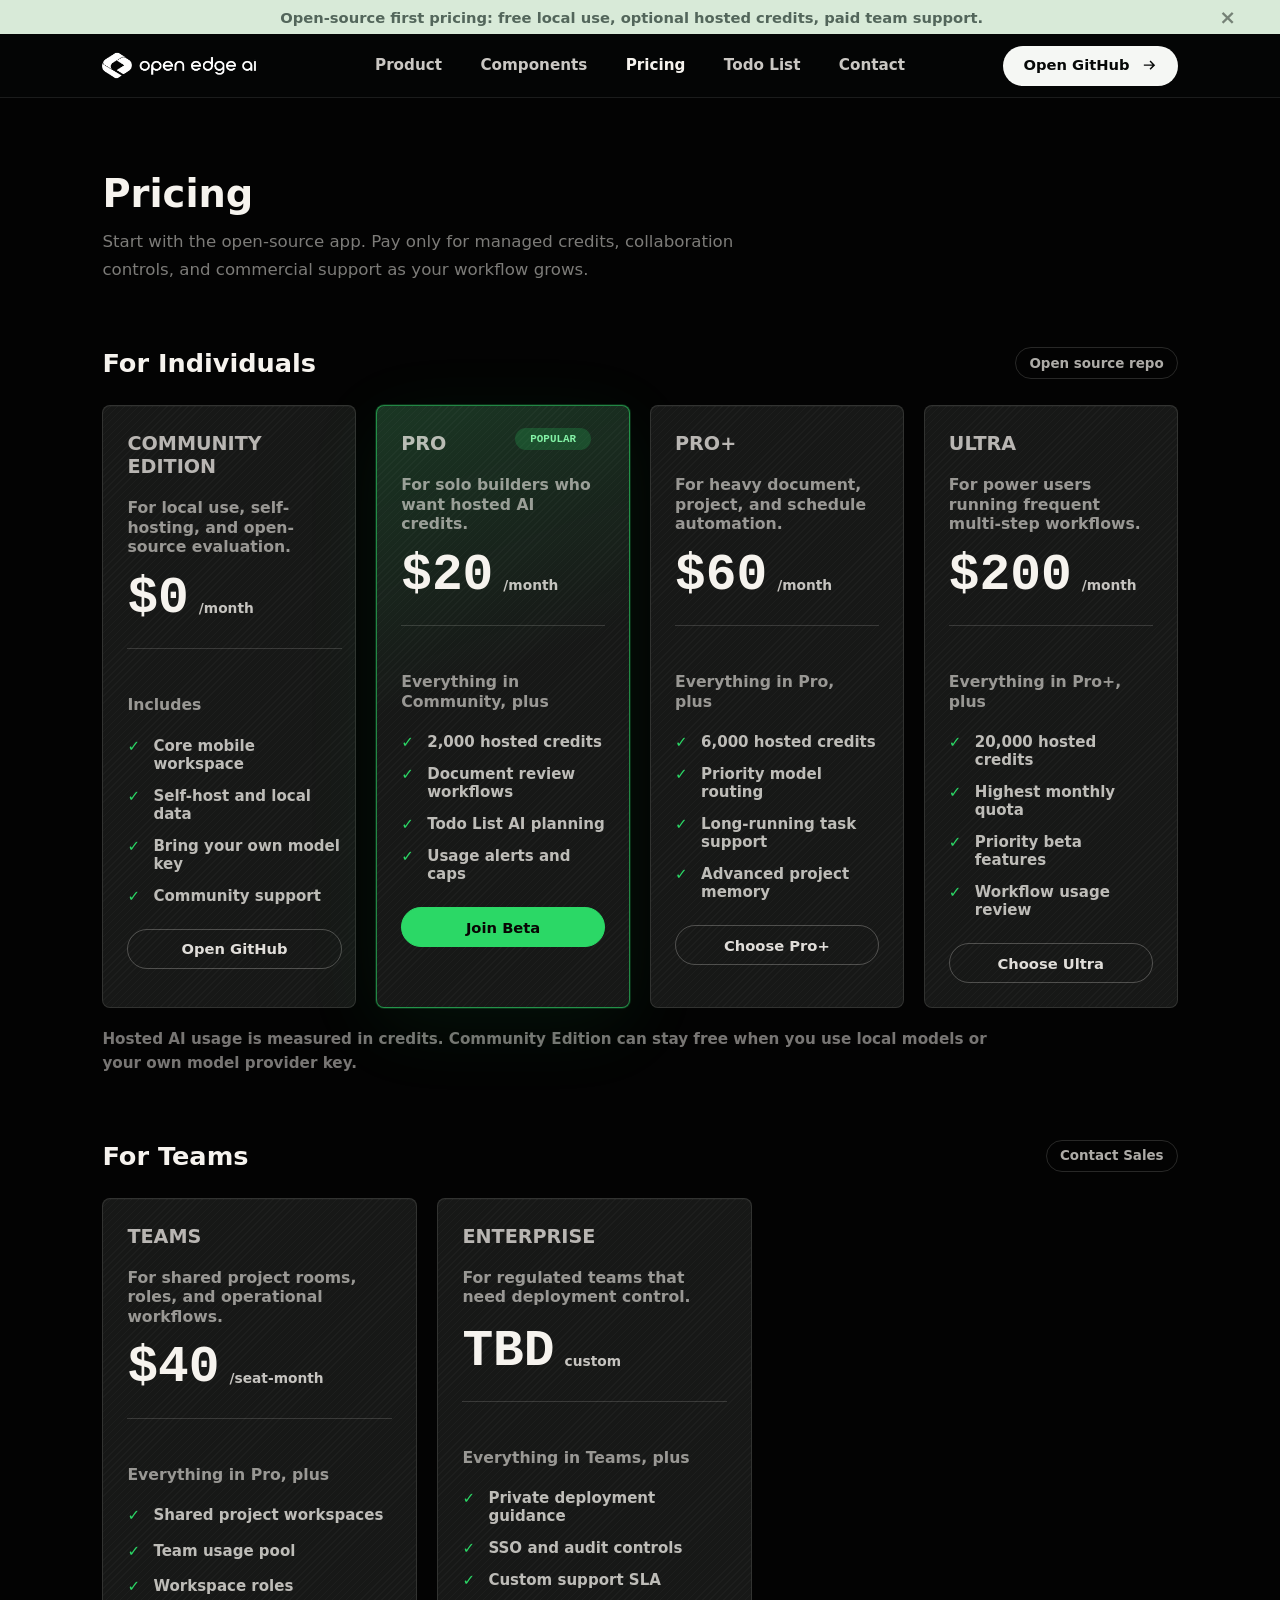
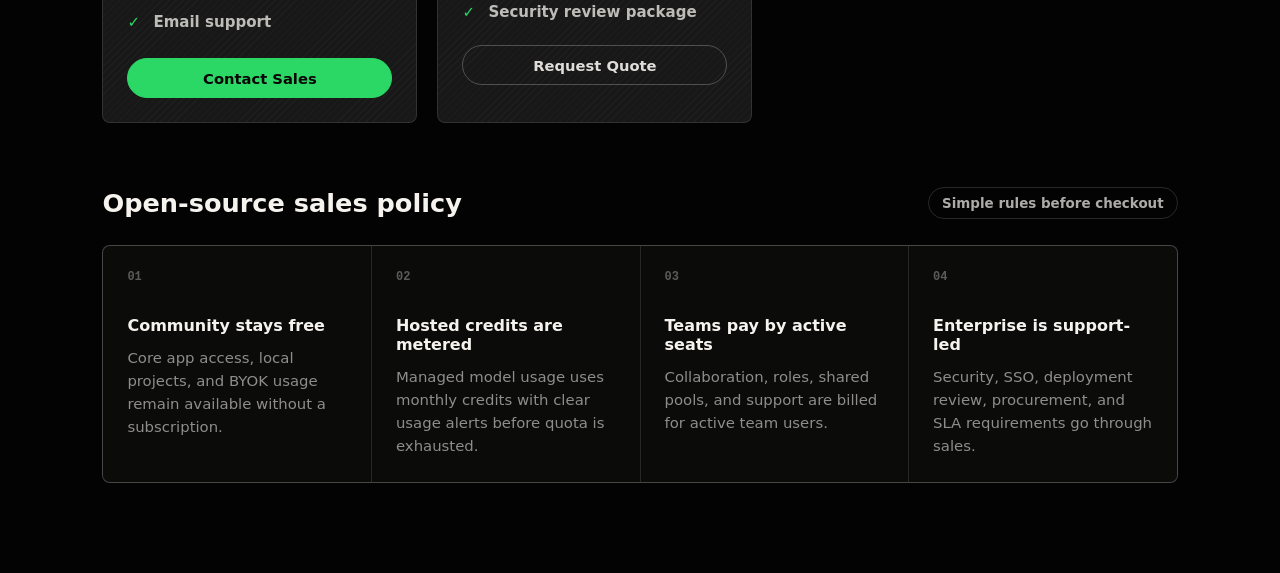
==== commit 27292249: "Refine Pages design with Qoder-inspired pricing" ====
--- a/pricing.html
+++ b/pricing.html
@@ -26,6 +26,10 @@
     <script src="./pets.js" defer></script>
   </head>
   <body class="pricing-page">
+    <div class="announcement-bar" role="status">
+      Open-source first pricing: free local use, optional hosted credits, paid team support.
+      <span aria-hidden="true">×</span>
+    </div>
     <header class="site-header">
       <a class="brand" href="./index.html" aria-label="Open Edge AI home">
         <img
@@ -57,85 +61,181 @@
         <div class="hero-grid" aria-hidden="true"></div>
         <div class="pricing-intro">
           <h1>Pricing</h1>
-          <p>Start small and scale as your workflows grow.</p>
-          <div class="billing-toggle" aria-label="Billing cycle">
-            <span>MONTHLY</span>
-            <strong>YEARLY -20%</strong>
-          </div>
+          <p>
+            Start with the open-source app. Pay only for managed credits,
+            collaboration controls, and commercial support as your workflow grows.
+          </p>
         </div>
 
-        <div class="pricing-grid">
-          <article class="price-card">
-            <h2>DEVELOPER</h2>
-            <p>For individual builders and simple automation.</p>
-            <div class="price">
-              <span>$40</span>
-              <small>/user per month</small>
-            </div>
-            <hr />
-            <p>All core benefits in one unified platform</p>
-            <ul>
-              <li>$600 in yearly credits</li>
-              <li>Basic document review</li>
-              <li>1 project workspace</li>
-              <li>Todo List and calendar</li>
-              <li>Community support</li>
-            </ul>
-            <a class="price-button" href="https://github.com/open-edge-ai-app/core-app">
-              Choose Developer
-            </a>
-          </article>
-
-          <article class="price-card popular">
-            <div class="popular-label">POPULAR</div>
-            <h2>BUSINESS</h2>
-            <p>For small teams and medium-volume needs.</p>
-            <div class="price">
-              <span>$200</span>
-              <small>/user per month</small>
-            </div>
-            <hr />
-            <p>All core benefits in one unified platform</p>
-            <ul>
-              <li>Everything from Developer</li>
-              <li>$6000 in yearly credits</li>
-              <li>Up to 100 active workflows</li>
-              <li>Up to 5 team members</li>
-              <li>Advanced private workspace</li>
-            </ul>
-            <a class="price-button filled" href="https://github.com/open-edge-ai-app/core-app">
-              Choose Business
-            </a>
-          </article>
-
-          <article class="price-card">
-            <h2>SCALEUP</h2>
-            <p>For organizations requiring security and control.</p>
-            <div class="price">
-              <span>$1900</span>
-              <small>/user per month</small>
-            </div>
-            <hr />
-            <p>All core benefits in one unified platform</p>
-            <ul>
-              <li>Everything from Business</li>
-              <li>$30000 in yearly credits</li>
-              <li>Up to 250 concurrent workflows</li>
-              <li>Unlimited team members</li>
-              <li>Dedicated onboarding engineer</li>
-            </ul>
-            <a class="price-button" href="https://github.com/open-edge-ai-app/core-app">
-              Choose Scaleup
-            </a>
-          </article>
-        </div>
-        <div class="pricing-inclusions" aria-label="Included in every plan">
-          <span>Included in every plan</span>
-          <strong>Private project rooms</strong>
-          <strong>Document review chat</strong>
-          <strong>Todo List workflow</strong>
-          <strong>Model controls</strong>
-        </div>
+        <section class="pricing-group" aria-label="Individual plans">
+          <div class="pricing-group-head">
+            <h2>For Individuals</h2>
+            <a href="https://github.com/open-edge-ai-app/core-app">Open source repo</a>
+          </div>
+          <div class="pricing-grid four-up">
+            <article class="price-card">
+              <h2>COMMUNITY EDITION</h2>
+              <p>For local use, self-hosting, and open-source evaluation.</p>
+              <div class="price">
+                <span>$0</span>
+                <small>/month</small>
+              </div>
+              <hr />
+              <p>Includes</p>
+              <ul>
+                <li>Core mobile workspace</li>
+                <li>Self-host and local data</li>
+                <li>Bring your own model key</li>
+                <li>Community support</li>
+              </ul>
+              <a class="price-button" href="https://github.com/open-edge-ai-app/core-app">
+                Open GitHub
+              </a>
+            </article>
+
+            <article class="price-card popular">
+              <div class="popular-label">POPULAR</div>
+              <h2>PRO</h2>
+              <p>For solo builders who want hosted AI credits.</p>
+              <div class="price">
+                <span>$20</span>
+                <small>/month</small>
+              </div>
+              <hr />
+              <p>Everything in Community, plus</p>
+              <ul>
+                <li>2,000 hosted credits</li>
+                <li>Document review workflows</li>
+                <li>Todo List AI planning</li>
+                <li>Usage alerts and caps</li>
+              </ul>
+              <a class="price-button filled" href="https://github.com/open-edge-ai-app/core-app">
+                Join Beta
+              </a>
+            </article>
+
+            <article class="price-card">
+              <h2>PRO+</h2>
+              <p>For heavy document, project, and schedule automation.</p>
+              <div class="price">
+                <span>$60</span>
+                <small>/month</small>
+              </div>
+              <hr />
+              <p>Everything in Pro, plus</p>
+              <ul>
+                <li>6,000 hosted credits</li>
+                <li>Priority model routing</li>
+                <li>Long-running task support</li>
+                <li>Advanced project memory</li>
+              </ul>
+              <a class="price-button" href="https://github.com/open-edge-ai-app/core-app">
+                Choose Pro+
+              </a>
+            </article>
+
+            <article class="price-card">
+              <h2>ULTRA</h2>
+              <p>For power users running frequent multi-step workflows.</p>
+              <div class="price">
+                <span>$200</span>
+                <small>/month</small>
+              </div>
+              <hr />
+              <p>Everything in Pro+, plus</p>
+              <ul>
+                <li>20,000 hosted credits</li>
+                <li>Highest monthly quota</li>
+                <li>Priority beta features</li>
+                <li>Workflow usage review</li>
+              </ul>
+              <a class="price-button" href="https://github.com/open-edge-ai-app/core-app">
+                Choose Ultra
+              </a>
+            </article>
+          </div>
+          <p class="pricing-note">
+            Hosted AI usage is measured in credits. Community Edition can stay
+            free when you use local models or your own model provider key.
+          </p>
+        </section>
+
+        <section class="pricing-group teams" aria-label="Team plans">
+          <div class="pricing-group-head">
+            <h2>For Teams</h2>
+            <a href="https://github.com/open-edge-ai-app/core-app">Contact Sales</a>
+          </div>
+          <div class="pricing-grid two-up">
+            <article class="price-card">
+              <h2>TEAMS</h2>
+              <p>For shared project rooms, roles, and operational workflows.</p>
+              <div class="price">
+                <span>$40</span>
+                <small>/seat-month</small>
+              </div>
+              <hr />
+              <p>Everything in Pro, plus</p>
+              <ul>
+                <li>Shared project workspaces</li>
+                <li>Team usage pool</li>
+                <li>Workspace roles</li>
+                <li>Email support</li>
+              </ul>
+              <a class="price-button filled" href="https://github.com/open-edge-ai-app/core-app">
+                Contact Sales
+              </a>
+            </article>
+
+            <article class="price-card">
+              <h2>ENTERPRISE</h2>
+              <p>For regulated teams that need deployment control.</p>
+              <div class="price">
+                <span>TBD</span>
+                <small>custom</small>
+              </div>
+              <hr />
+              <p>Everything in Teams, plus</p>
+              <ul>
+                <li>Private deployment guidance</li>
+                <li>SSO and audit controls</li>
+                <li>Custom support SLA</li>
+                <li>Security review package</li>
+              </ul>
+              <a class="price-button" href="https://github.com/open-edge-ai-app/core-app">
+                Request Quote
+              </a>
+            </article>
+          </div>
+        </section>
+
+        <section class="sales-policy" aria-label="Open-source sales policy">
+          <div class="pricing-group-head">
+            <h2>Open-source sales policy</h2>
+            <span>Simple rules before checkout</span>
+          </div>
+          <div class="policy-grid">
+            <article>
+              <span>01</span>
+              <strong>Community stays free</strong>
+              <p>Core app access, local projects, and BYOK usage remain available without a subscription.</p>
+            </article>
+            <article>
+              <span>02</span>
+              <strong>Hosted credits are metered</strong>
+              <p>Managed model usage uses monthly credits with clear usage alerts before quota is exhausted.</p>
+            </article>
+            <article>
+              <span>03</span>
+              <strong>Teams pay by active seats</strong>
+              <p>Collaboration, roles, shared pools, and support are billed for active team users.</p>
+            </article>
+            <article>
+              <span>04</span>
+              <strong>Enterprise is support-led</strong>
+              <p>Security, SSO, deployment review, procurement, and SLA requirements go through sales.</p>
+            </article>
+          </div>
+        </section>
       </section>
     </main>
   </body>
--- a/styles.css
+++ b/styles.css
@@ -3,16 +3,18 @@
   --bg-soft: #080808;
   --panel: #0b0b0b;
   --panel-strong: #111111;
-  --panel-warm: #15100b;
+  --panel-warm: #0d1510;
   --text: #f6f3ee;
   --muted: rgba(246, 243, 238, 0.62);
   --faint: rgba(246, 243, 238, 0.36);
   --line: rgba(246, 243, 238, 0.15);
   --line-strong: rgba(246, 243, 238, 0.25);
-  --orange: #ff7f18;
-  --orange-strong: #ff8a20;
-  --orange-dim: rgba(255, 127, 24, 0.16);
-  --green: #73a96b;
+  --orange: #2bd866;
+  --orange-strong: #44ef7d;
+  --orange-dim: rgba(43, 216, 102, 0.16);
+  --green: #2bd866;
+  --mint: #d8ead8;
+  --mint-text: #53665b;
   --blue: #5d8bff;
   --mono: "SFMono-Regular", "SF Mono", Consolas, "Liberation Mono", Menlo,
     monospace;
@@ -64,6 +66,28 @@
   padding: 0;
 }
 
+.announcement-bar {
+  position: relative;
+  z-index: 120;
+  display: grid;
+  grid-template-columns: 1fr auto;
+  align-items: center;
+  width: 100%;
+  min-height: 34px;
+  padding: 0 clamp(18px, 4vw, 44px);
+  background: var(--mint);
+  color: var(--mint-text);
+  font-size: 0.92rem;
+  font-weight: 690;
+  text-align: center;
+}
+
+.announcement-bar span {
+  color: rgba(9, 14, 11, 0.48);
+  font-size: 1.25rem;
+  line-height: 1;
+}
+
 .site-header {
   position: sticky;
   top: 0;
@@ -76,7 +100,7 @@
   margin: 0;
   padding: 0 clamp(18px, 8vw, 118px);
   border-bottom: 1px solid rgba(255, 255, 255, 0.09);
-  background: rgba(3, 3, 3, 0.9);
+  background: rgba(5, 6, 6, 0.94);
   backdrop-filter: blur(18px);
 }
 
@@ -124,10 +148,11 @@
   justify-content: center;
   gap: 11px;
   min-height: 40px;
-  padding: 0 18px;
-  border: 1px solid rgba(0, 0, 0, 0.4);
-  background: var(--orange);
-  color: #080604;
+  padding: 0 19px;
+  border: 1px solid rgba(255, 255, 255, 0.12);
+  border-radius: 999px;
+  background: #f5f7f4;
+  color: #070908;
   font-size: 0.92rem;
   font-weight: 800;
   line-height: 1;
@@ -137,7 +162,7 @@
 
 .header-action:hover,
 .header-action:focus-visible {
-  background: #ffa04a;
+  background: #ffffff;
   outline: none;
   transform: translateY(-1px);
 }
@@ -167,7 +192,7 @@
   pointer-events: none;
   background-image: radial-gradient(
       circle,
-      rgba(255, 127, 24, 0.62) 0 1.4px,
+      rgba(43, 216, 102, 0.45) 0 1.25px,
       transparent 1.6px
     ),
     radial-gradient(
@@ -198,8 +223,8 @@
   pointer-events: none;
   background: linear-gradient(
       115deg,
-      rgba(255, 127, 24, 0.36) 0%,
-      rgba(255, 127, 24, 0.18) 18%,
+      rgba(43, 216, 102, 0.22) 0%,
+      rgba(43, 216, 102, 0.11) 18%,
       transparent 52%
     ),
     linear-gradient(180deg, transparent 0%, rgba(0, 0, 0, 0.86) 72%);
@@ -240,7 +265,7 @@
   height: 7px;
   border-radius: 50%;
   background: var(--orange);
-  box-shadow: 0 0 18px rgba(255, 127, 24, 0.72);
+  box-shadow: 0 0 18px rgba(43, 216, 102, 0.72);
 }
 
 .hero-content h1,
@@ -303,6 +328,7 @@
   min-height: 48px;
   padding: 0 22px;
   border: 1px solid var(--line-strong);
+  border-radius: 999px;
   font-size: 0.96rem;
   font-weight: 800;
   line-height: 1;
@@ -322,16 +348,16 @@
 }
 
 .button-primary {
-  border-color: rgba(255, 127, 24, 0.78);
+  border-color: rgba(43, 216, 102, 0.78);
   background: var(--orange);
   color: #080604;
   box-shadow: inset 0 0 0 1px rgba(255, 255, 255, 0.18),
-    0 14px 34px rgba(255, 127, 24, 0.18);
+    0 14px 34px rgba(43, 216, 102, 0.18);
 }
 
 .button-primary:hover,
 .button-primary:focus-visible {
-  background: #ffa04a;
+  background: var(--orange-strong);
 }
 
 .button-secondary {
@@ -341,8 +367,8 @@
 
 .button-secondary:hover,
 .button-secondary:focus-visible {
-  border-color: rgba(255, 127, 24, 0.55);
-  color: #ffb15f;
+  border-color: rgba(43, 216, 102, 0.55);
+  color: #8ff5ad;
 }
 
 .trust-rail {
@@ -391,7 +417,7 @@
   border: 1px solid rgba(255, 255, 255, 0.13);
   background: #070707;
   box-shadow: 0 60px 130px rgba(0, 0, 0, 0.64),
-    0 -40px 100px rgba(255, 127, 24, 0.12);
+    0 -40px 100px rgba(43, 216, 102, 0.1);
 }
 
 .preview-window::before {
@@ -401,7 +427,7 @@
   pointer-events: none;
   background: linear-gradient(
       115deg,
-      rgba(255, 127, 24, 0.14),
+      rgba(43, 216, 102, 0.12),
       transparent 32%
     ),
     radial-gradient(
@@ -447,7 +473,7 @@
   grid-template-columns: 220px minmax(0, 1fr) 360px;
   min-height: 430px;
   overflow: hidden;
-  background: linear-gradient(180deg, rgba(255, 127, 24, 0.08), transparent 45%),
+  background: linear-gradient(180deg, rgba(43, 216, 102, 0.08), transparent 45%),
     #0a0c0f;
 }
 
@@ -533,7 +559,7 @@
 .code-panel li:nth-child(5) code,
 .code-panel li:nth-child(6) code,
 .code-panel li:nth-child(7) code {
-  color: #ffb15f;
+  color: #8ff5ad;
 }
 
 .screen-stack {
@@ -1089,7 +1115,7 @@
   border: 1px solid var(--line);
   background: linear-gradient(
       145deg,
-      rgba(255, 127, 24, 0.08),
+      rgba(43, 216, 102, 0.08),
       transparent 42%
     ),
     var(--panel);
@@ -1237,7 +1263,7 @@
   margin: 0;
   padding: clamp(76px, 8vw, 112px) clamp(20px, 8vw, 120px);
   border-top: 1px solid rgba(255, 255, 255, 0.08);
-  background: linear-gradient(90deg, rgba(255, 127, 24, 0.14), transparent 45%),
+  background: linear-gradient(90deg, rgba(43, 216, 102, 0.12), transparent 45%),
     var(--bg);
 }
 
@@ -1251,43 +1277,72 @@
 }
 
 .pricing-hero {
-  padding-top: clamp(74px, 7vw, 92px);
+  padding-top: clamp(48px, 6vw, 76px);
+}
+
+.pricing-page .hero-grid {
+  opacity: 0;
+}
+
+.pricing-page .pricing-intro {
+  justify-items: start;
+  width: min(100%, 1320px);
+  text-align: left;
 }
 
 .pricing-intro h1 {
-  font-size: clamp(2.9rem, 4.6vw, 4.7rem);
+  font-family: var(--sans);
+  font-size: clamp(2.2rem, 3vw, 2.8rem);
+  font-weight: 720;
 }
 
 .pricing-intro p {
+  width: min(100%, 640px);
+  margin-top: 14px;
   color: rgba(246, 243, 238, 0.5);
 }
 
-.billing-toggle {
+.pricing-group,
+.sales-policy {
+  position: relative;
+  z-index: 3;
+  width: min(100%, 1320px);
+  margin: clamp(48px, 5vw, 66px) auto 0;
+}
+
+.pricing-group-head {
+  display: flex;
+  align-items: center;
+  justify-content: space-between;
+  gap: 18px;
+  margin-bottom: 26px;
+}
+
+.pricing-group-head h2 {
+  margin: 0;
+  color: var(--text);
+  font-size: clamp(1.35rem, 2vw, 1.65rem);
+  font-weight: 760;
+}
+
+.pricing-group-head a,
+.pricing-group-head span {
   display: inline-flex;
   align-items: center;
-  margin-top: 44px;
+  min-height: 32px;
+  padding: 0 13px;
   border: 1px solid var(--line);
-  background: rgba(255, 255, 255, 0.05);
-  font-family: var(--mono);
-  font-size: 0.82rem;
-  font-weight: 800;
-}
-
-.billing-toggle span,
-.billing-toggle strong {
-  display: grid;
-  place-items: center;
-  min-height: 38px;
-  padding: 0 14px;
-}
-
-.billing-toggle span {
-  color: rgba(246, 243, 238, 0.74);
-}
-
-.billing-toggle strong {
-  background: var(--orange);
-  color: #080604;
+  border-radius: 999px;
+  color: rgba(246, 243, 238, 0.7);
+  font-size: 0.84rem;
+  font-weight: 690;
+}
+
+.pricing-group-head a:hover,
+.pricing-group-head a:focus-visible {
+  border-color: rgba(43, 216, 102, 0.55);
+  color: #8ff5ad;
+  outline: none;
 }
 
 .pricing-grid {
@@ -1295,37 +1350,43 @@
   z-index: 3;
   display: grid;
   grid-template-columns: repeat(3, minmax(0, 1fr));
-  width: min(100%, 1080px);
-  margin: clamp(40px, 4.8vw, 54px) auto 0;
-  border: 1px dashed rgba(246, 243, 238, 0.18);
-  background: rgba(255, 255, 255, 0.02);
-  box-shadow: 0 40px 110px rgba(0, 0, 0, 0.44);
+  gap: 20px;
+  width: 100%;
+  margin: 0;
+}
+
+.pricing-grid.four-up {
+  grid-template-columns: repeat(4, minmax(0, 1fr));
+}
+
+.pricing-grid.two-up {
+  grid-template-columns: repeat(2, minmax(0, 1fr));
+  width: min(100%, 650px);
 }
 
 .price-card {
   position: relative;
   display: grid;
   align-content: start;
-  min-height: 520px;
-  padding: 28px 18px 22px;
-  border-right: 1px solid var(--line);
-  background: rgba(0, 0, 0, 0.45);
-}
-
-.price-card:last-child {
-  border-right: 0;
+  min-height: 362px;
+  padding: 26px 24px 24px;
+  overflow: hidden;
+  border: 1px solid rgba(246, 243, 238, 0.12);
+  border-radius: 8px;
+  background: #171817;
+  box-shadow: inset 0 1px 0 rgba(255, 255, 255, 0.03);
 }
 
 .price-card.popular {
-  border-top: 5px solid var(--orange);
+  border-color: rgba(43, 216, 102, 0.58);
   background: linear-gradient(
       160deg,
-      rgba(255, 127, 24, 0.13),
+      rgba(43, 216, 102, 0.16),
       rgba(0, 0, 0, 0) 45%
     ),
-    rgba(13, 13, 13, 0.94);
-  box-shadow: 0 0 0 1px rgba(255, 127, 24, 0.24),
-    0 0 80px rgba(255, 127, 24, 0.1);
+    #171817;
+  box-shadow: 0 0 0 1px rgba(43, 216, 102, 0.18),
+    0 18px 80px rgba(43, 216, 102, 0.08);
 }
 
 .popular-label {
@@ -1335,8 +1396,8 @@
   min-height: 22px;
   padding: 0 15px;
   border-radius: 999px;
-  background: rgba(255, 127, 24, 0.45);
-  color: #ffc081;
+  background: rgba(43, 216, 102, 0.2);
+  color: #84f3a7;
   font-family: var(--mono);
   font-size: 0.68rem;
   font-weight: 900;
@@ -1347,7 +1408,9 @@
   position: relative;
   margin: 0;
   color: var(--text);
-  font-size: 1.35rem;
+  padding-right: 80px;
+  color: rgba(246, 243, 238, 0.72);
+  font-size: 1.2rem;
   font-weight: 850;
 }
 
@@ -1355,7 +1418,7 @@
   position: relative;
   min-height: 0;
   margin: 20px 10px 0 0;
-  color: rgba(246, 243, 238, 0.82);
+  color: rgba(246, 243, 238, 0.58);
   font-size: 0.98rem;
   font-weight: 590;
   line-height: 1.25;
@@ -1376,7 +1439,7 @@
 .price span {
   color: var(--text);
   font-family: var(--mono);
-  font-size: clamp(2.25rem, 4vw, 3.3rem);
+  font-size: clamp(2.4rem, 4vw, 3.25rem);
   font-weight: 650;
   line-height: 1;
 }
@@ -1404,7 +1467,7 @@
   min-height: 128px;
   margin: 22px 0 24px;
   padding: 0;
-  color: rgba(246, 243, 238, 0.42);
+  color: rgba(246, 243, 238, 0.75);
   font-size: 0.94rem;
   font-weight: 650;
   list-style: none;
@@ -1418,12 +1481,9 @@
 .price-card li::before {
   position: absolute;
   left: 0;
-  top: 0.45em;
-  width: 10px;
-  height: 10px;
-  border-radius: 50%;
-  background: var(--orange);
-  content: "";
+  top: 0;
+  color: var(--orange);
+  content: "✓";
 }
 
 .price-button {
@@ -1433,6 +1493,7 @@
   min-height: 40px;
   margin-top: auto;
   border: 1px solid var(--line-strong);
+  border-radius: 999px;
   color: rgba(246, 243, 238, 0.9);
   font-size: 0.92rem;
   font-weight: 850;
@@ -1442,7 +1503,7 @@
 .price-button:hover,
 .price-button:focus-visible {
   border-color: var(--orange);
-  color: #ffb15f;
+  color: #8ff5ad;
   outline: none;
 }
 
@@ -1454,40 +1515,55 @@
 
 .price-button.filled:hover,
 .price-button.filled:focus-visible {
-  background: #ffa04a;
+  background: var(--orange-strong);
   color: #080604;
 }
 
-.pricing-inclusions {
-  position: relative;
-  z-index: 3;
-  display: grid;
-  grid-template-columns: 1.2fr repeat(4, minmax(0, 1fr));
-  width: min(100%, 1080px);
-  margin: 18px auto 0;
+.pricing-note {
+  width: min(100%, 920px);
+  margin: 20px 0 0;
+  color: rgba(246, 243, 238, 0.48);
+  font-size: 0.95rem;
+  font-weight: 600;
+  line-height: 1.55;
+}
+
+.policy-grid {
+  display: grid;
+  grid-template-columns: repeat(4, minmax(0, 1fr));
+  gap: 1px;
+  overflow: hidden;
   border: 1px solid var(--line);
-  background: rgba(255, 255, 255, 0.03);
-}
-
-.pricing-inclusions span,
-.pricing-inclusions strong {
-  display: grid;
-  place-items: center;
-  min-height: 46px;
-  padding: 0 14px;
-  border-right: 1px solid var(--line);
-  color: rgba(246, 243, 238, 0.48);
-  font-size: 0.78rem;
-  font-weight: 780;
-  text-align: center;
-}
-
-.pricing-inclusions strong {
-  color: rgba(246, 243, 238, 0.68);
-}
-
-.pricing-inclusions > :last-child {
-  border-right: 0;
+  border-radius: 8px;
+  background: var(--line);
+}
+
+.policy-grid article {
+  min-height: 184px;
+  padding: 24px;
+  background: rgba(10, 11, 10, 0.96);
+}
+
+.policy-grid span {
+  display: block;
+  margin-bottom: 32px;
+  color: rgba(246, 243, 238, 0.34);
+  font-family: var(--mono);
+  font-size: 0.75rem;
+  font-weight: 850;
+}
+
+.policy-grid strong {
+  color: var(--text);
+  font-size: 1rem;
+  font-weight: 820;
+}
+
+.policy-grid p {
+  margin: 12px 0 0;
+  color: rgba(246, 243, 238, 0.56);
+  font-size: 0.93rem;
+  line-height: 1.55;
 }
 
 .todo-hero {
@@ -1562,15 +1638,13 @@
   }
 
   .workflow-rail,
-  .pricing-inclusions {
+  .policy-grid {
     grid-template-columns: repeat(2, minmax(0, 1fr));
   }
 
   .trust-rail span,
   .trust-rail strong,
-  .workflow-rail article,
-  .pricing-inclusions span,
-  .pricing-inclusions strong {
+  .workflow-rail article {
     border-bottom: 1px solid var(--line);
   }
 
@@ -1578,17 +1652,22 @@
     border-right: 0;
   }
 
-  .workflow-rail article:nth-child(2n),
-  .pricing-inclusions > :nth-child(2n) {
+  .workflow-rail article:nth-child(2n) {
     border-right: 0;
   }
 
   .feature-grid,
   .component-showcase,
   .workflow-grid,
-  .pricing-grid,
   .todo-hero {
     grid-template-columns: 1fr;
+  }
+
+  .pricing-grid,
+  .pricing-grid.four-up,
+  .pricing-grid.two-up {
+    grid-template-columns: repeat(2, minmax(0, 1fr));
+    width: 100%;
   }
 
   .feature-large {
@@ -1596,16 +1675,6 @@
     min-height: 0;
   }
 
-  .price-card,
-  .price-card:last-child {
-    border-right: 0;
-    border-bottom: 1px solid var(--line);
-  }
-
-  .price-card:last-child {
-    border-bottom: 0;
-  }
-
   .cta-section {
     display: grid;
   }
@@ -1618,6 +1687,21 @@
 @media (max-width: 760px) {
   [id] {
     scroll-margin-top: 116px;
+  }
+
+  .announcement-bar {
+    min-height: 34px;
+    padding: 4px 30px 4px 14px;
+    font-size: 0.76rem;
+    line-height: 1.2;
+    text-align: left;
+  }
+
+  .announcement-bar span {
+    position: absolute;
+    top: 50%;
+    right: 12px;
+    transform: translateY(-50%);
   }
 
   .site-header {
@@ -1709,15 +1793,16 @@
   }
 
   .workflow-rail,
-  .pricing-inclusions {
+  .policy-grid,
+  .pricing-grid,
+  .pricing-grid.four-up,
+  .pricing-grid.two-up {
     grid-template-columns: 1fr;
   }
 
   .trust-rail span,
   .trust-rail strong,
-  .workflow-rail article,
-  .pricing-inclusions span,
-  .pricing-inclusions strong {
+  .workflow-rail article {
     border-right: 0;
   }
 
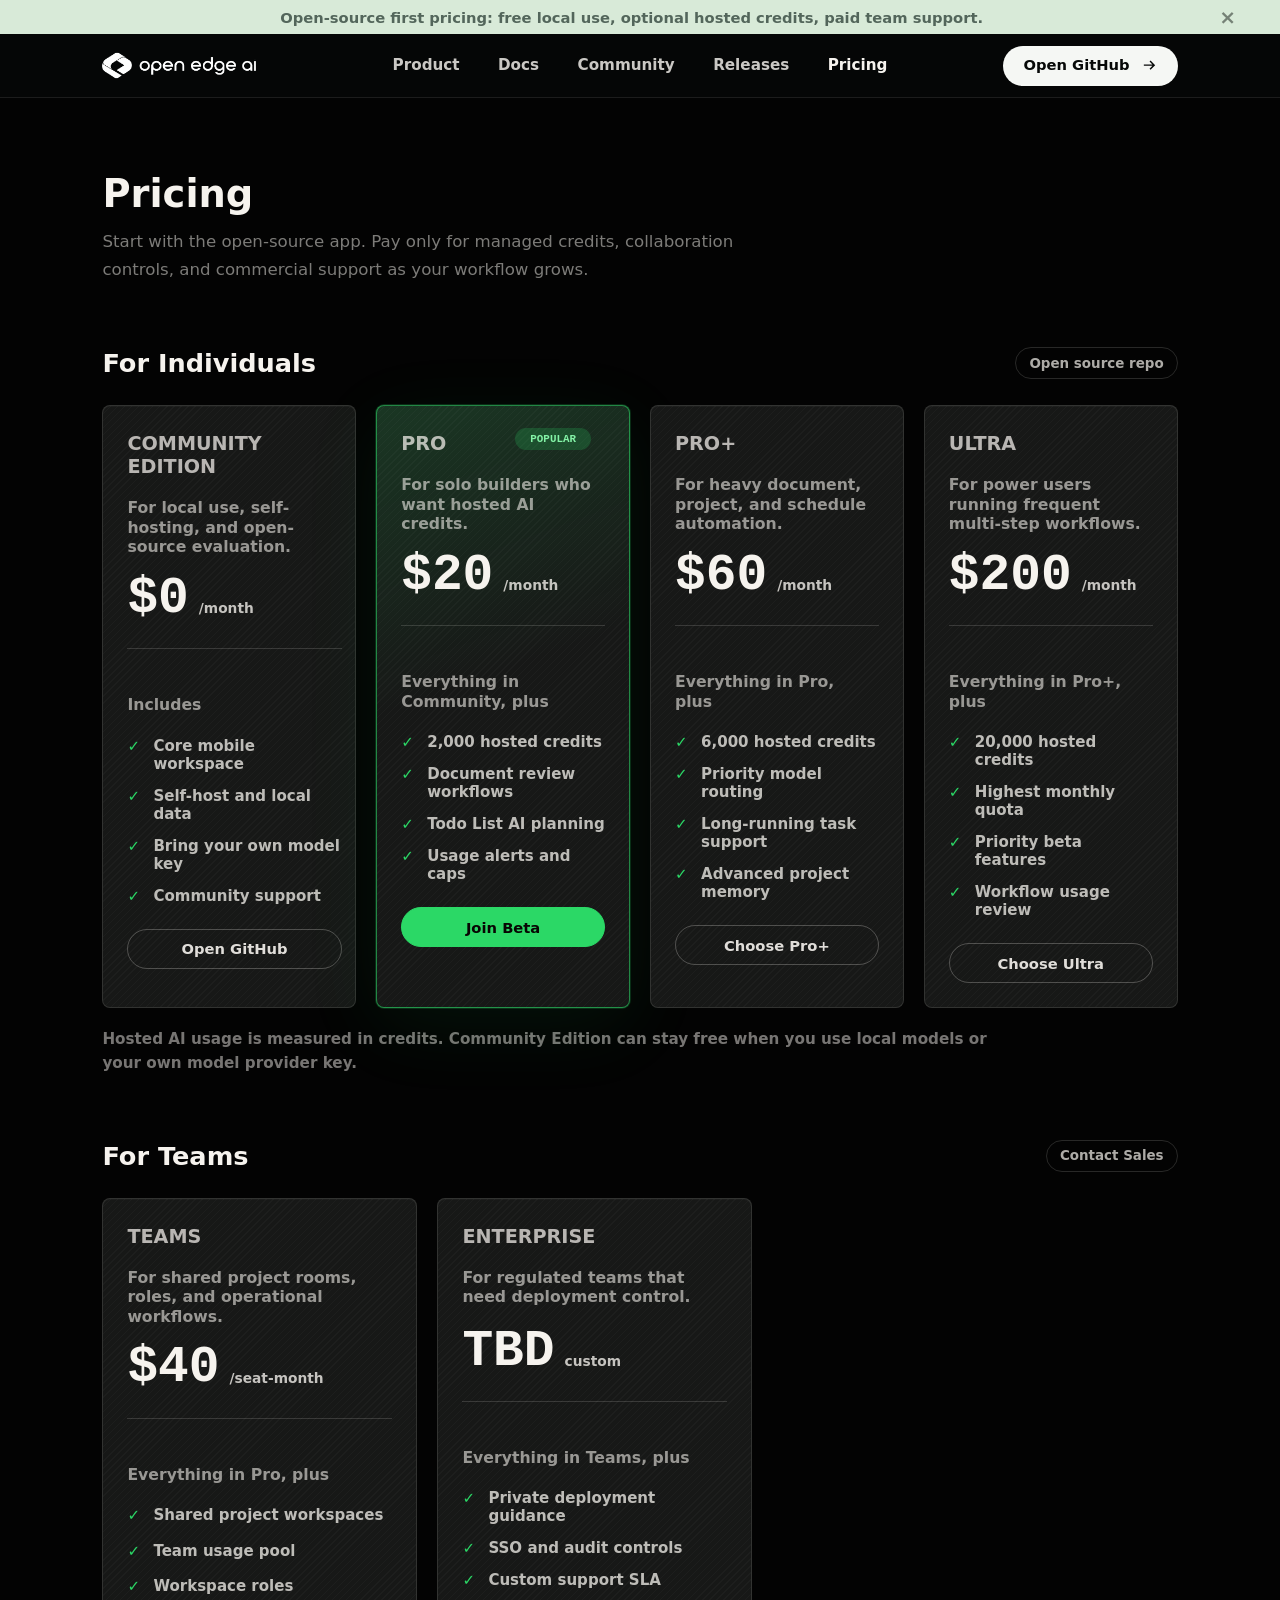
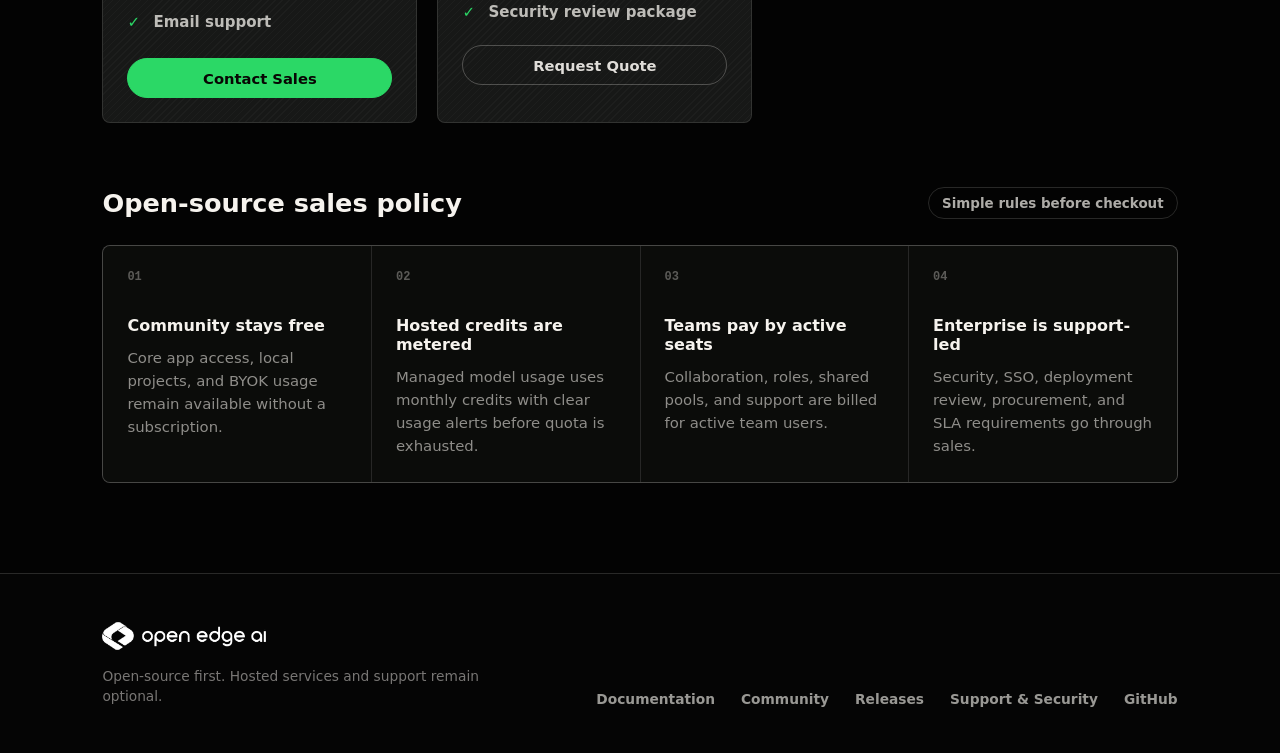
==== commit 05ba12be: "Build open-source docs site and SEO foundation" ====
--- a/pricing.html
+++ b/pricing.html
@@ -1,5 +1,5 @@
 <!DOCTYPE html>
-<html lang="ko">
+<html lang="en">
   <head>
     <meta charset="utf-8" />
     <meta name="viewport" content="width=device-width, initial-scale=1" />
@@ -8,13 +8,18 @@
       content="Open Edge AI pricing plans for individual builders, business teams, and scaleup organizations."
     />
     <meta name="theme-color" content="#030303" />
+    <meta name="robots" content="index, follow" />
     <meta property="og:title" content="Open Edge AI Pricing" />
     <meta
       property="og:description"
       content="Start small and scale Open Edge AI workflows as your team grows."
     />
     <meta property="og:type" content="website" />
-    <meta property="og:image" content="./assets/open-edge-ai-logo.png" />
+    <meta property="og:url" content="https://open-edge-ai-app.github.io/pricing.html" />
+    <meta property="og:image" content="https://open-edge-ai-app.github.io/assets/open-edge-ai-logo.png" />
+    <meta name="twitter:card" content="summary_large_image" />
+    <link rel="canonical" href="https://open-edge-ai-app.github.io/pricing.html" />
+    <link rel="manifest" href="./site.webmanifest" />
     <title>Open Edge AI - Pricing</title>
     <link
       rel="icon"
@@ -24,11 +29,12 @@
     <link rel="apple-touch-icon" href="./assets/open-edge-ai-icon-white.png" />
     <link rel="stylesheet" href="./styles.css" />
     <script src="./pets.js" defer></script>
+    <script src="./site.js" defer></script>
   </head>
   <body class="pricing-page">
     <div class="announcement-bar" role="status">
       Open-source first pricing: free local use, optional hosted credits, paid team support.
-      <span aria-hidden="true">×</span>
+      <button type="button" aria-label="Dismiss announcement">×</button>
     </div>
     <header class="site-header">
       <a class="brand" href="./index.html" aria-label="Open Edge AI home">
@@ -39,11 +45,11 @@
         />
       </a>
       <nav class="site-nav" aria-label="Primary navigation">
-        <a href="./index.html#product">Product</a>
-        <a href="./index.html#components">Components</a>
+        <a href="./features.html">Product</a>
+        <a href="./docs/">Docs</a>
+        <a href="./community.html">Community</a>
+        <a href="./releases.html">Releases</a>
         <a class="active" href="./pricing.html">Pricing</a>
-        <a href="./todo.html">Todo List</a>
-        <a href="./index.html#contact">Contact</a>
       </nav>
       <a
         class="header-action"
@@ -238,5 +244,18 @@
         </section>
       </section>
     </main>
+    <footer class="site-footer">
+      <a class="footer-brand" href="./index.html">
+        <img src="./assets/open-edge-ai-brand-white.png" alt="Open Edge AI" />
+        <span>Open-source first. Hosted services and support remain optional.</span>
+      </a>
+      <div class="footer-links">
+        <a href="./docs/">Documentation</a>
+        <a href="./community.html">Community</a>
+        <a href="./releases.html">Releases</a>
+        <a href="./support.html">Support & Security</a>
+        <a href="https://github.com/open-edge-ai-app/core-app">GitHub</a>
+      </div>
+    </footer>
   </body>
 </html>
--- a/styles.css
+++ b/styles.css
@@ -82,10 +82,21 @@
   text-align: center;
 }
 
-.announcement-bar span {
+.announcement-bar button {
+  padding: 0;
+  border: 0;
+  background: transparent;
   color: rgba(9, 14, 11, 0.48);
+  cursor: pointer;
+  font: inherit;
   font-size: 1.25rem;
   line-height: 1;
+}
+
+.announcement-bar button:hover,
+.announcement-bar button:focus-visible {
+  color: #17221b;
+  outline: none;
 }
 
 .site-header {
@@ -100,8 +111,13 @@
   margin: 0;
   padding: 0 clamp(18px, 8vw, 118px);
   border-bottom: 1px solid rgba(255, 255, 255, 0.09);
-  background: rgba(5, 6, 6, 0.94);
-  backdrop-filter: blur(18px);
+  isolation: isolate;
+  background: #050606;
+}
+
+.site-header > * {
+  position: relative;
+  z-index: 1;
 }
 
 .brand {
@@ -1697,7 +1713,7 @@
     text-align: left;
   }
 
-  .announcement-bar span {
+  .announcement-bar button {
     position: absolute;
     top: 50%;
     right: 12px;
@@ -1911,3 +1927,608 @@
     margin-top: 0;
   }
 }
+
+.site-footer {
+  display: flex;
+  align-items: end;
+  justify-content: space-between;
+  gap: 36px;
+  width: 100%;
+  padding: 46px clamp(20px, 8vw, 120px);
+  border-top: 1px solid var(--line);
+  background: #050505;
+}
+
+.footer-brand {
+  display: grid;
+  gap: 14px;
+  width: min(100%, 430px);
+  color: rgba(246, 243, 238, 0.48);
+  font-size: 0.86rem;
+  line-height: 1.5;
+}
+
+.footer-brand img {
+  width: 164px;
+  height: auto;
+}
+
+.footer-links {
+  display: flex;
+  flex-wrap: wrap;
+  gap: 12px 26px;
+  justify-content: end;
+  color: rgba(246, 243, 238, 0.62);
+  font-size: 0.86rem;
+  font-weight: 680;
+}
+
+.footer-links a:hover,
+.footer-links a:focus-visible {
+  color: var(--text);
+  outline: none;
+}
+
+.content-page,
+.docs-main {
+  width: 100%;
+  min-height: 70vh;
+  background: var(--bg);
+}
+
+.page-hero {
+  position: relative;
+  display: grid;
+  align-content: end;
+  min-height: 430px;
+  padding: clamp(92px, 11vw, 156px) clamp(20px, 8vw, 120px)
+    clamp(64px, 8vw, 104px);
+  overflow: hidden;
+  border-bottom: 1px solid var(--line);
+}
+
+.page-hero::before {
+  position: absolute;
+  inset: 0;
+  pointer-events: none;
+  background: radial-gradient(
+      circle at 78% 42%,
+      rgba(43, 216, 102, 0.12),
+      transparent 31rem
+    ),
+    radial-gradient(
+      circle,
+      rgba(43, 216, 102, 0.32) 0 1px,
+      transparent 1.4px
+    );
+  background-position: center, right top;
+  background-size: auto, 14px 14px;
+  mask-image: linear-gradient(90deg, transparent 28%, #000 100%);
+  content: '';
+  opacity: 0.68;
+}
+
+.page-hero > div {
+  position: relative;
+  z-index: 1;
+  width: min(100%, 980px);
+}
+
+.page-kicker,
+.eyebrow {
+  margin: 0 0 20px;
+  color: var(--orange);
+  font-family: var(--mono);
+  font-size: 0.76rem;
+  font-weight: 850;
+  text-transform: uppercase;
+}
+
+.page-hero h1 {
+  max-width: 940px;
+  margin: 0;
+  font-size: clamp(3rem, 6vw, 6.4rem);
+  font-weight: 670;
+  line-height: 0.98;
+}
+
+.page-hero p:not(.page-kicker) {
+  width: min(100%, 720px);
+  margin: 26px 0 0;
+  color: var(--muted);
+  font-size: clamp(1rem, 1.4vw, 1.2rem);
+  line-height: 1.65;
+}
+
+.content-band {
+  width: 100%;
+  padding: clamp(70px, 8vw, 112px) clamp(20px, 8vw, 120px);
+  border-bottom: 1px solid var(--line);
+}
+
+.content-band.alt {
+  background: #070807;
+}
+
+.band-header {
+  display: grid;
+  grid-template-columns: minmax(0, 1fr) minmax(280px, 0.7fr);
+  gap: 36px;
+  width: min(100%, 1180px);
+  margin: 0 auto 46px;
+}
+
+.band-header h2,
+.docs-intro h1 {
+  margin: 0;
+  font-size: clamp(2.2rem, 4.2vw, 4.6rem);
+  font-weight: 660;
+  line-height: 1.02;
+}
+
+.band-header > p,
+.docs-intro > p {
+  margin: 0;
+  color: var(--muted);
+  line-height: 1.65;
+}
+
+.link-card-grid,
+.feature-detail-grid,
+.community-grid {
+  display: grid;
+  grid-template-columns: repeat(3, minmax(0, 1fr));
+  gap: 16px;
+  width: min(100%, 1180px);
+  margin: 0 auto;
+}
+
+.link-card,
+.feature-detail,
+.community-card {
+  position: relative;
+  min-height: 230px;
+  padding: 28px;
+  border: 1px solid var(--line);
+  border-radius: 8px;
+  background: #0c0d0c;
+}
+
+.link-card {
+  display: grid;
+  align-content: space-between;
+}
+
+.link-card:hover,
+.link-card:focus-visible {
+  border-color: rgba(43, 216, 102, 0.5);
+  outline: none;
+}
+
+.link-card span,
+.feature-detail > span,
+.community-card > span {
+  color: rgba(246, 243, 238, 0.34);
+  font-family: var(--mono);
+  font-size: 0.76rem;
+  font-weight: 800;
+}
+
+.link-card h2,
+.link-card h3,
+.feature-detail h3,
+.community-card h3 {
+  margin: 34px 0 0;
+  color: var(--text);
+  font-size: 1.35rem;
+  line-height: 1.2;
+}
+
+.link-card p,
+.feature-detail p,
+.community-card p {
+  margin: 14px 0 0;
+  color: var(--muted);
+  font-size: 0.95rem;
+  line-height: 1.6;
+}
+
+.link-card strong {
+  margin-top: 34px;
+  color: var(--orange);
+  font-size: 0.88rem;
+}
+
+.overview-split {
+  display: grid;
+  grid-template-columns: minmax(0, 0.8fr) minmax(420px, 1.2fr);
+  gap: clamp(36px, 7vw, 96px);
+  align-items: center;
+  width: min(100%, 1180px);
+  margin: 0 auto;
+}
+
+.overview-copy h2 {
+  margin: 0;
+  font-size: clamp(2.2rem, 4vw, 4rem);
+  line-height: 1.03;
+}
+
+.overview-copy p {
+  margin: 24px 0 0;
+  color: var(--muted);
+  line-height: 1.7;
+}
+
+.overview-media {
+  min-width: 0;
+  overflow: hidden;
+  border: 1px solid var(--line);
+  border-radius: 8px;
+  background: #080808;
+}
+
+.overview-media img {
+  width: 100%;
+  height: auto;
+}
+
+.platform-list,
+.support-list {
+  width: min(100%, 1180px);
+  margin: 0 auto;
+  border-top: 1px solid var(--line);
+}
+
+.platform-row,
+.support-row {
+  display: grid;
+  grid-template-columns: minmax(180px, 0.4fr) minmax(0, 1fr) auto;
+  gap: 28px;
+  align-items: center;
+  padding: 26px 0;
+  border-bottom: 1px solid var(--line);
+}
+
+.platform-row strong,
+.support-row strong {
+  font-size: 1.08rem;
+}
+
+.platform-row p,
+.support-row p {
+  margin: 0;
+  color: var(--muted);
+  line-height: 1.55;
+}
+
+.platform-row a,
+.support-row a {
+  color: var(--orange);
+  font-size: 0.88rem;
+  font-weight: 760;
+}
+
+.release-list {
+  width: min(100%, 980px);
+  margin: 0 auto;
+}
+
+.release-entry {
+  display: grid;
+  grid-template-columns: 170px minmax(0, 1fr);
+  gap: 38px;
+  padding: 40px 0;
+  border-top: 1px solid var(--line);
+}
+
+.release-meta {
+  color: var(--faint);
+  font-family: var(--mono);
+  font-size: 0.78rem;
+  line-height: 1.7;
+}
+
+.release-copy h2 {
+  margin: 0;
+  font-size: clamp(1.8rem, 3vw, 2.8rem);
+}
+
+.release-copy h3 {
+  margin: 28px 0 10px;
+  font-size: 1rem;
+}
+
+.release-copy ul,
+.docs-article ul,
+.docs-article ol {
+  display: grid;
+  gap: 10px;
+  margin: 14px 0 0;
+  padding-left: 20px;
+  color: var(--muted);
+  line-height: 1.6;
+}
+
+.docs-intro {
+  width: 100%;
+  padding: clamp(72px, 8vw, 112px) clamp(20px, 8vw, 120px) 54px;
+  border-bottom: 1px solid var(--line);
+}
+
+.docs-intro > div {
+  width: min(100%, 1180px);
+  margin: 0 auto;
+}
+
+.docs-intro h1 {
+  max-width: 880px;
+}
+
+.docs-intro > div > p:not(.eyebrow) {
+  width: min(100%, 700px);
+  margin: 22px 0 0;
+  color: var(--muted);
+  font-size: 1.05rem;
+  line-height: 1.65;
+}
+
+.docs-shell {
+  display: grid;
+  grid-template-columns: 250px minmax(0, 820px);
+  gap: clamp(38px, 7vw, 96px);
+  justify-content: center;
+  width: 100%;
+  padding: 52px clamp(20px, 6vw, 88px) 100px;
+}
+
+.docs-sidebar {
+  align-self: start;
+  position: sticky;
+  top: 98px;
+  display: grid;
+  gap: 4px;
+}
+
+.docs-sidebar p {
+  margin: 20px 0 8px;
+  color: rgba(246, 243, 238, 0.38);
+  font-family: var(--mono);
+  font-size: 0.7rem;
+  font-weight: 850;
+  text-transform: uppercase;
+}
+
+.docs-sidebar p:first-child {
+  margin-top: 0;
+}
+
+.docs-sidebar a {
+  padding: 9px 12px;
+  border-left: 2px solid transparent;
+  color: rgba(246, 243, 238, 0.58);
+  font-size: 0.88rem;
+  font-weight: 650;
+}
+
+.docs-sidebar a:hover,
+.docs-sidebar a:focus-visible,
+.docs-sidebar a.active {
+  border-left-color: var(--orange);
+  color: var(--text);
+  outline: none;
+}
+
+.docs-article {
+  min-width: 0;
+}
+
+.docs-article h1 {
+  margin: 0;
+  font-size: clamp(2.5rem, 5vw, 4.8rem);
+  line-height: 1;
+}
+
+.docs-article h2 {
+  margin: 58px 0 0;
+  padding-top: 26px;
+  border-top: 1px solid var(--line);
+  font-size: clamp(1.6rem, 2.8vw, 2.25rem);
+}
+
+.docs-article h3 {
+  margin: 34px 0 0;
+  font-size: 1.12rem;
+}
+
+.docs-article > p,
+.docs-article section > p {
+  margin: 18px 0 0;
+  color: var(--muted);
+  font-size: 1rem;
+  line-height: 1.75;
+}
+
+.doc-lead {
+  color: rgba(246, 243, 238, 0.76) !important;
+  font-size: 1.14rem !important;
+}
+
+.code-block {
+  position: relative;
+  margin: 22px 0 0;
+  padding: 20px 22px;
+  overflow-x: auto;
+  border: 1px solid var(--line);
+  border-radius: 8px;
+  background: #0c0d0c;
+  color: #b8f6c9;
+  font-family: var(--mono);
+  font-size: 0.84rem;
+  line-height: 1.75;
+  white-space: pre;
+}
+
+.doc-callout {
+  margin-top: 26px;
+  padding: 20px 22px;
+  border-left: 3px solid var(--orange);
+  background: rgba(43, 216, 102, 0.07);
+  color: rgba(246, 243, 238, 0.72);
+  line-height: 1.65;
+}
+
+.docs-table {
+  width: 100%;
+  margin-top: 24px;
+  border-collapse: collapse;
+  font-size: 0.9rem;
+}
+
+.docs-table th,
+.docs-table td {
+  padding: 14px 12px;
+  border-bottom: 1px solid var(--line);
+  text-align: left;
+  vertical-align: top;
+}
+
+.docs-table th {
+  color: rgba(246, 243, 238, 0.44);
+  font-family: var(--mono);
+  font-size: 0.72rem;
+  text-transform: uppercase;
+}
+
+.docs-table td {
+  color: var(--muted);
+  line-height: 1.5;
+}
+
+.docs-table code,
+.docs-article code:not(.code-block) {
+  padding: 2px 6px;
+  border-radius: 4px;
+  background: rgba(255, 255, 255, 0.07);
+  color: #b8f6c9;
+  font-family: var(--mono);
+  font-size: 0.86em;
+}
+
+.breadcrumb {
+  display: flex;
+  flex-wrap: wrap;
+  gap: 8px;
+  margin-bottom: 24px;
+  color: rgba(246, 243, 238, 0.42);
+  font-size: 0.82rem;
+}
+
+.breadcrumb a:hover,
+.breadcrumb a:focus-visible {
+  color: var(--text);
+  outline: none;
+}
+
+@media (max-width: 980px) {
+  .site-footer,
+  .band-header,
+  .overview-split {
+    grid-template-columns: 1fr;
+  }
+
+  .site-footer {
+    display: grid;
+  }
+
+  .footer-links {
+    justify-content: start;
+  }
+
+  .link-card-grid,
+  .feature-detail-grid,
+  .community-grid {
+    grid-template-columns: repeat(2, minmax(0, 1fr));
+  }
+
+  .overview-split {
+    display: grid;
+  }
+
+  .docs-shell {
+    grid-template-columns: 210px minmax(0, 1fr);
+    gap: 32px;
+  }
+}
+
+@media (max-width: 760px) {
+  .page-hero {
+    min-height: 370px;
+    padding-right: 18px;
+    padding-left: 18px;
+  }
+
+  .content-band,
+  .docs-intro,
+  .site-footer {
+    padding-right: 18px;
+    padding-left: 18px;
+  }
+
+  .page-hero h1 {
+    font-size: clamp(2.65rem, 13vw, 4.2rem);
+  }
+
+  .band-header,
+  .link-card-grid,
+  .feature-detail-grid,
+  .community-grid,
+  .overview-split,
+  .platform-row,
+  .support-row,
+  .release-entry {
+    grid-template-columns: 1fr;
+  }
+
+  .link-card-grid,
+  .feature-detail-grid,
+  .community-grid {
+    gap: 12px;
+  }
+
+  .link-card,
+  .feature-detail,
+  .community-card {
+    min-height: 0;
+    padding: 24px;
+  }
+
+  .platform-row,
+  .support-row,
+  .release-entry {
+    gap: 12px;
+  }
+
+  .docs-shell {
+    grid-template-columns: 1fr;
+    padding-right: 18px;
+    padding-left: 18px;
+  }
+
+  .docs-sidebar {
+    position: static;
+    display: grid;
+    grid-template-columns: repeat(2, minmax(0, 1fr));
+    padding-bottom: 28px;
+    border-bottom: 1px solid var(--line);
+  }
+
+  .docs-sidebar p {
+    grid-column: 1 / -1;
+  }
+
+  .docs-table {
+    display: block;
+    overflow-x: auto;
+  }
+}
